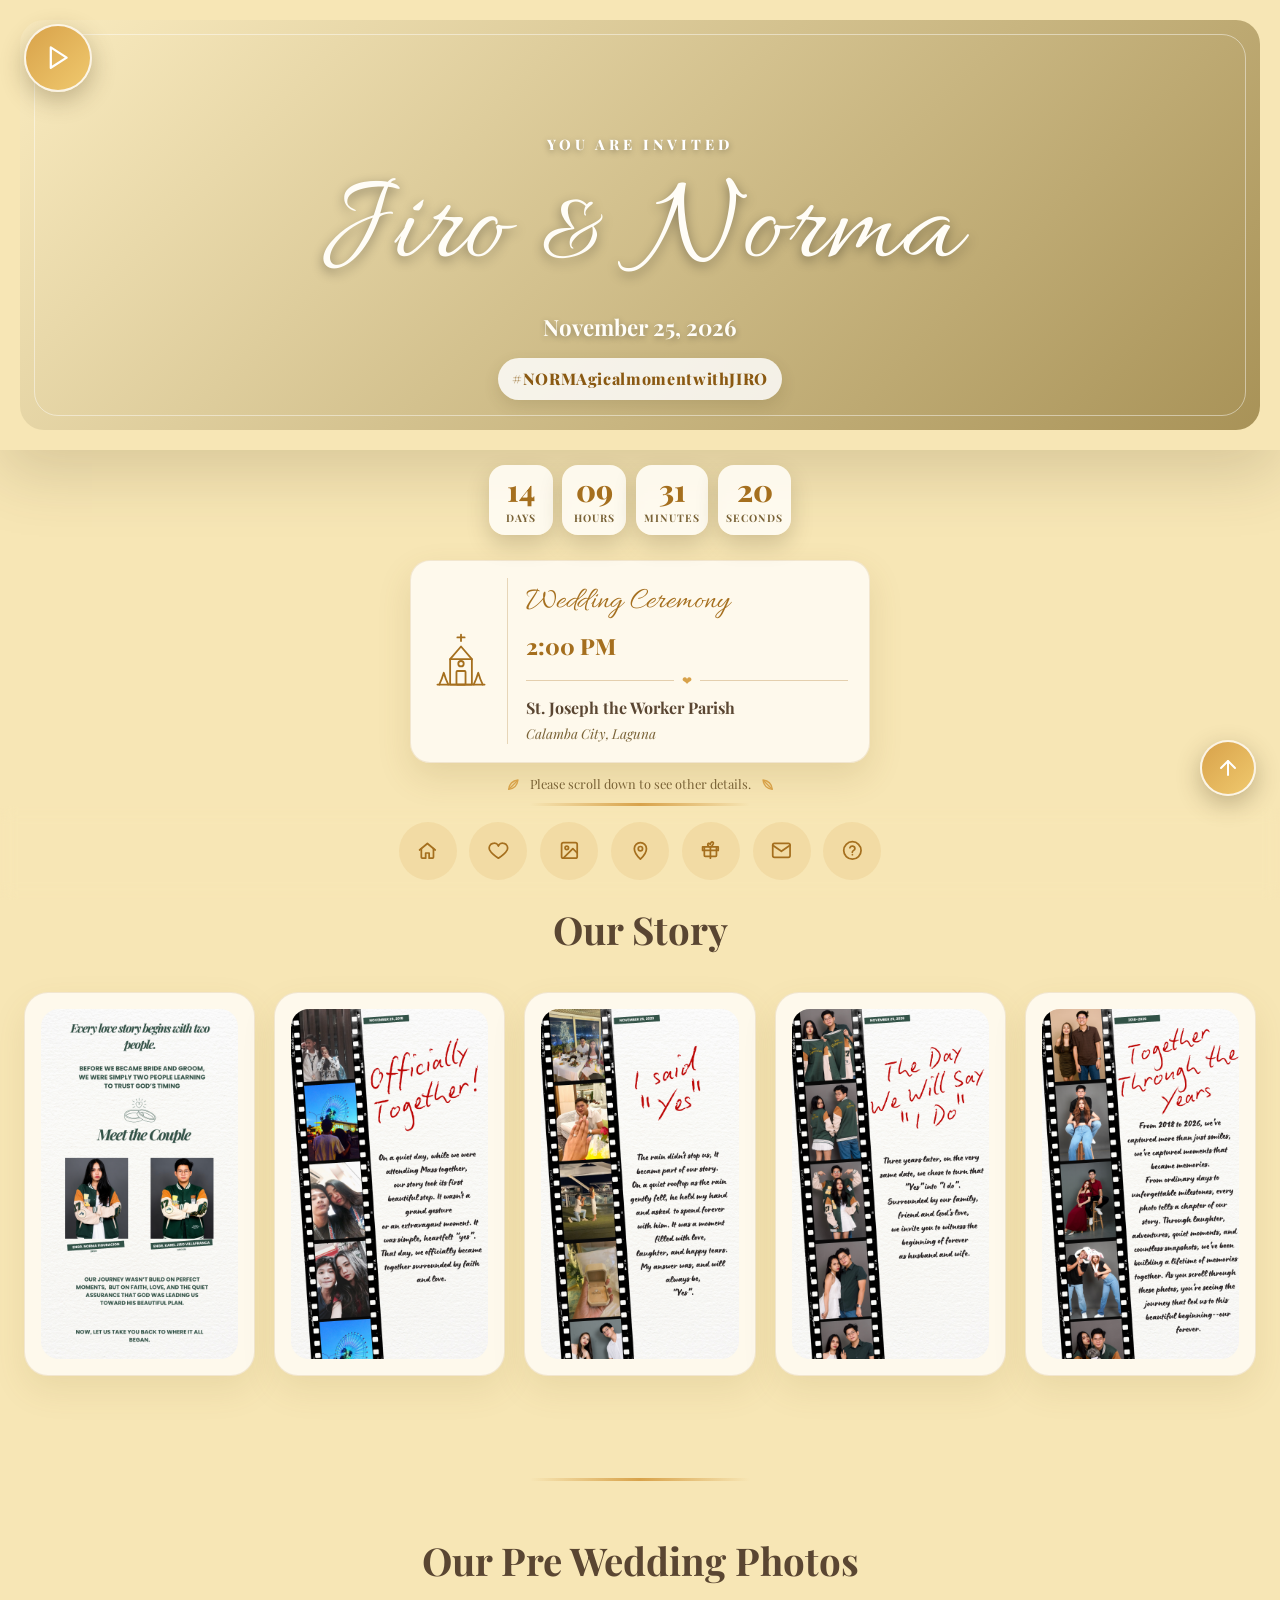
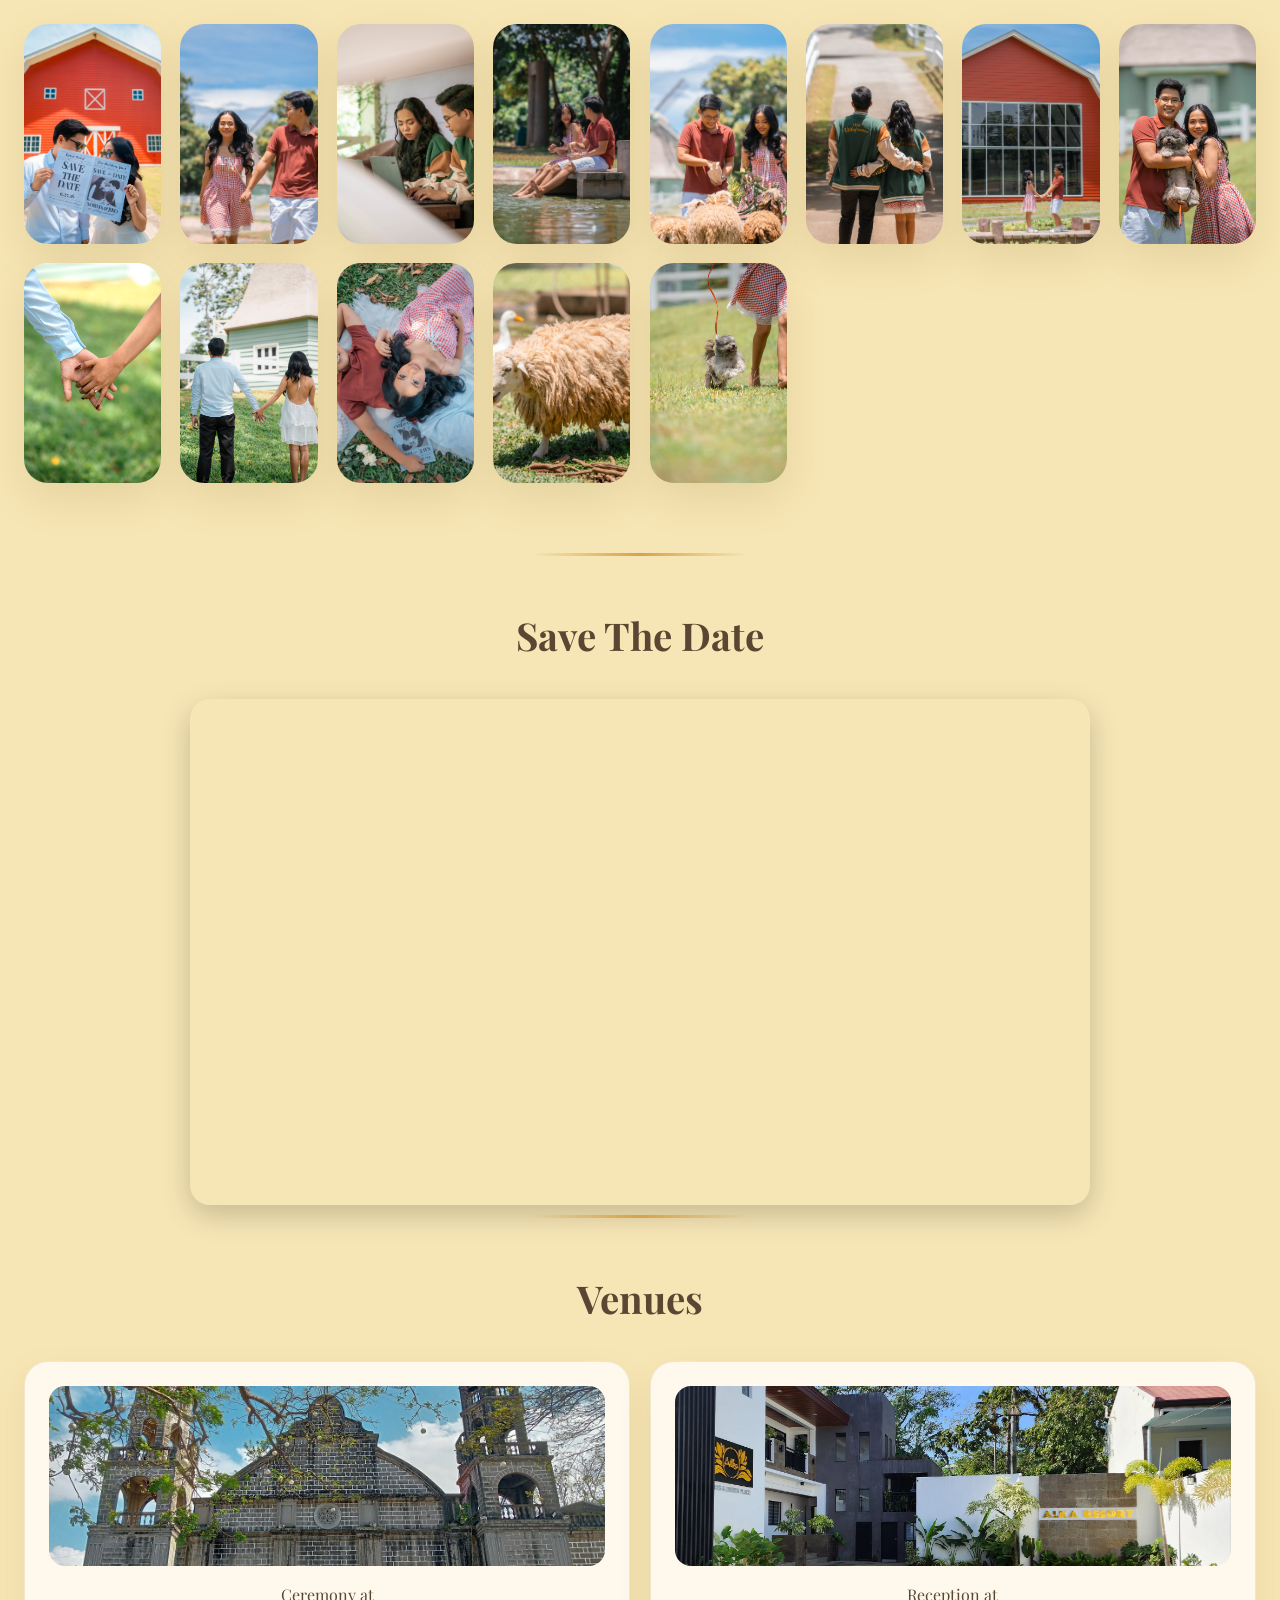
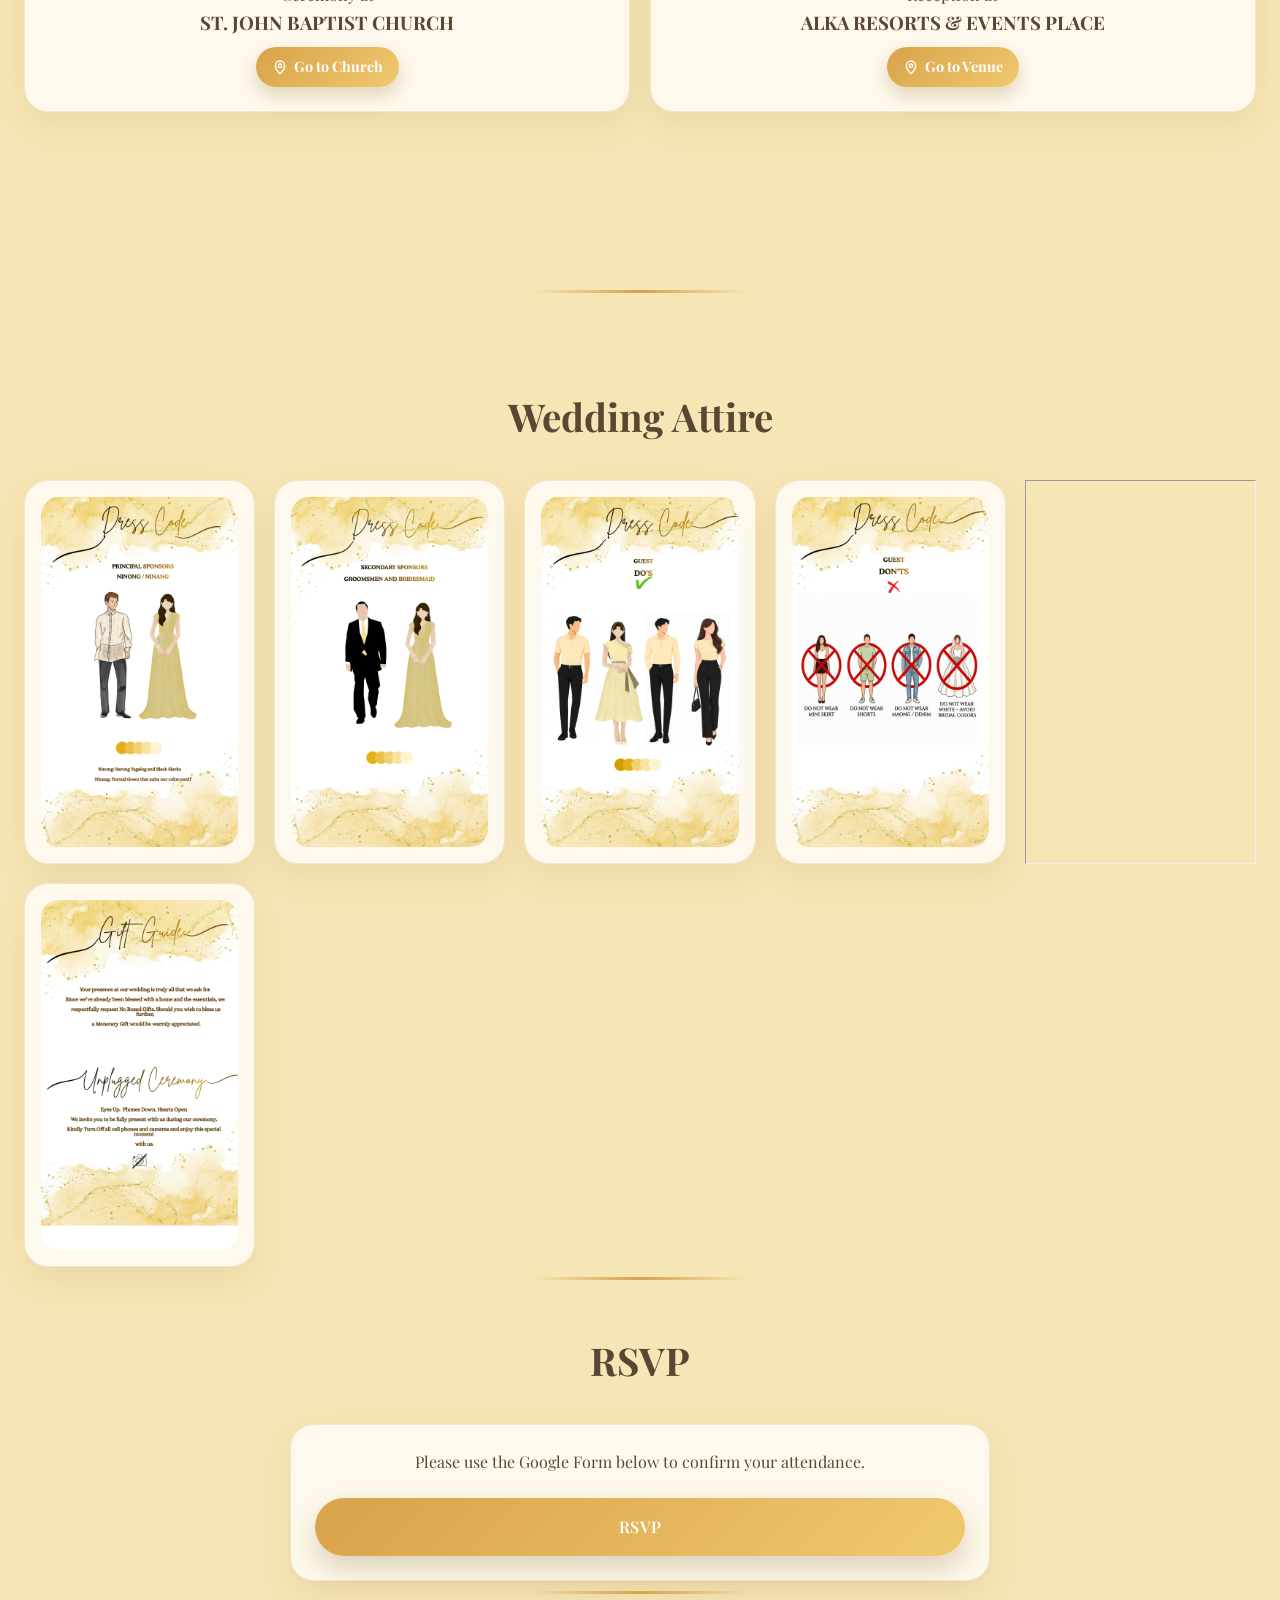
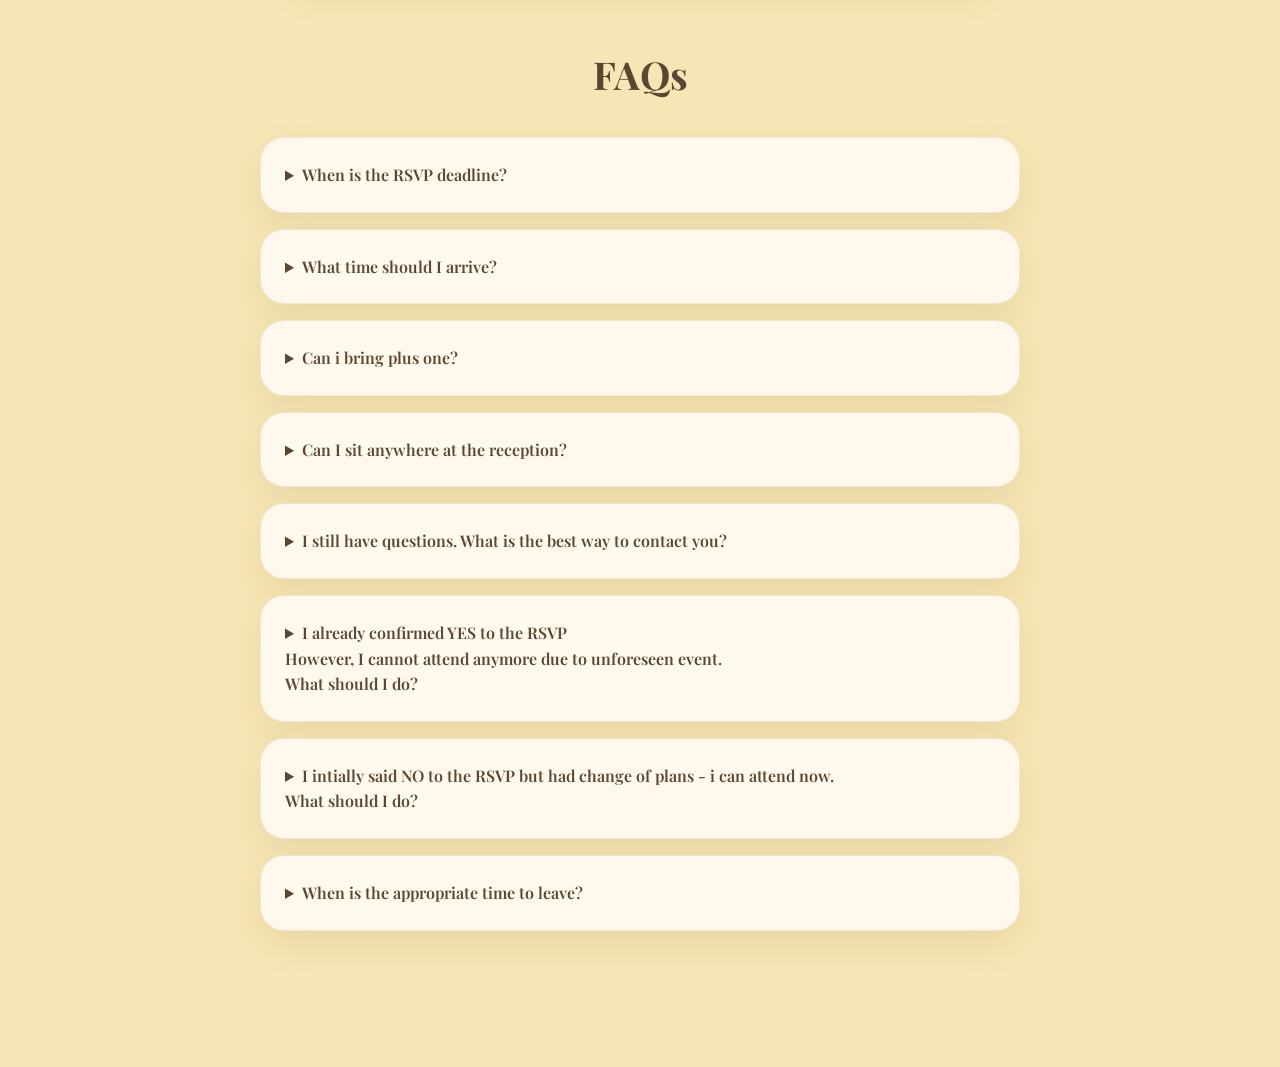
==== details.html @ a53e63ce "change font, update style" ====
<!DOCTYPE html>
<html lang="en">

<head>
    <meta charset="UTF-8" />
    <meta name="viewport" content="width=device-width, initial-scale=1.0" />
    <meta name="description" content="Wedding details for Jiro and Norma" />
    <meta name="referrer" content="strict-origin-when-cross-origin" />
    <title>Jiro & Norma | Wedding Invitation</title>
    <link rel="icon" href="pictures/save-the-date.PNG" type="image/png" />
    <link rel="preload" as="image" href="pictures/A1-Open-Invitation-Display/A1.jpg" />
    <link rel="preload" as="image" href="pictures/A2-How-we-met/1.png" />
    <link rel="preconnect" href="https://fonts.googleapis.com" />
    <link rel="preconnect" href="https://fonts.gstatic.com" crossorigin />
    <link
      href="https://fonts.googleapis.com/css2?family=Allura&family=Playfair+Display:ital,wght@0,400..900;1,400..900&display=swap"
      rel="stylesheet" />
    <link rel="stylesheet" href="styles.css" />
</head>

<body>
    <audio id="bgMusic" preload="auto" playsinline>
        <source src="./pictures/thousand-years.mp3" type="audio/mpeg">
    </audio>
    <main>
        <button id="musicToggle"><svg viewBox="0 0 24 24" fill="none" stroke="currentColor" stroke-width="2"
                stroke-linecap="round" stroke-linejoin="round">
                <path d="M4 9v6h4l5 5V4L8 9H4z" />
                <path d="M16.5 8.5a5 5 0 0 1 0 7" />
                <path d="M19 6a8 8 0 0 1 0 12" />
            </svg></button>
        <button id="scrollTopBtn" aria-label="Back to top"><svg viewBox="0 0 24 24" fill="none"
                stroke="currentColor" stroke-width="2" stroke-linecap="round" stroke-linejoin="round">
                <path d="M12 19V5" />
                <path d="m5 12 7-7 7 7" />
            </svg></button>
        <section id="home" class="home page-section active">
            <div class="hero section">
                <div class="hero-slideshow" aria-hidden="true"></div>
                <div class="hero-content">
                    <p class="hero-kicker">You are invited</p>
                    <h1>Jiro <span class="heart">&</span> Norma</h1>
                    <p class="hero-date">November 25, 2026</p>
                    <p class="hashtag">#NORMAgicalmomentwithJIRO</p>
                </div>
            </div>
            <div class="countdown-card" aria-label="Wedding countdown">
                <div class="countdown" id="countdown">
                    <div><span id="days">00</span><small>Days</small></div>
                    <div><span id="hours">00</span><small>Hours</small></div>
                    <div><span id="minutes">00</span><small>Minutes</small></div>
                    <div><span id="seconds">00</span><small>Seconds</small></div>
                </div>
            </div>
            <div class="ceremony-card" aria-label="Wedding ceremony details">
                <div class="ceremony-card-icon">
                    <svg viewBox="0 0 64 64" fill="none" stroke="currentColor" stroke-width="2"
                        stroke-linecap="round" stroke-linejoin="round">
                        <line x1="32" y1="3" x2="32" y2="10" />
                        <line x1="28" y1="6" x2="36" y2="6" />
                        <path d="M20 30 32 16 44 30" />
                        <path d="M20 58V30h24v28Z" />
                        <rect x="27" y="43" width="10" height="15" rx="1" />
                        <circle cx="32" cy="35" r="3" />
                        <path d="M8 58c3-6 5-13 5-13s2 7 5 13" />
                        <path d="M56 58c-3-6-5-13-5-13s-2 7-5 13" />
                        <line x1="6" y1="58" x2="58" y2="58" />
                    </svg>
                </div>
                <div class="ceremony-card-divider"></div>
                <div class="ceremony-card-info">
                    <p class="ceremony-card-label">Wedding Ceremony</p>
                    <p class="ceremony-card-time">2:00 PM</p>
                    <div class="ceremony-card-heart-row">
                        <hr class="ceremony-card-hr" />
                        <span class="ceremony-card-heart">&#10084;</span>
                        <hr class="ceremony-card-hr" />
                    </div>
                    <h3 class="ceremony-card-venue">St. Joseph the Worker Parish</h3>
                    <p class="ceremony-card-location">Calamba City, Laguna</p>
                </div>
            </div>
            <p class="ceremony-hint">
                <svg viewBox="0 0 24 24" fill="none" stroke="currentColor" stroke-width="2" stroke-linecap="round"
                    stroke-linejoin="round">
                    <path d="M4 20c8-1 13-6 14-14C10 7 5 12 4 20Z" />
                    <path d="M5 19 17 7" />
                </svg>
                Please scroll down to see other details.
                <svg viewBox="0 0 24 24" fill="none" stroke="currentColor" stroke-width="2" stroke-linecap="round"
                    stroke-linejoin="round" style="transform: scaleX(-1);">
                    <path d="M4 20c8-1 13-6 14-14C10 7 5 12 4 20Z" />
                    <path d="M5 19 17 7" />
                </svg>
            </p>
        </section>

        <section id="story" class="section story page-section">
            <div class="section-heading journey-heading">
                <h2>Our Story</h2>
            </div>
            <div class="timeline">
                <article class="timeline-item">
                    <img data-deferred-src="pictures/A2-How-we-met/1.png" alt="Our journey photo 1" loading="lazy" />
                </article>
                <article class="timeline-item">
                    <img data-deferred-src="pictures/A2-How-we-met/2.png" alt="Our journey photo 2" loading="lazy" />
                </article>
                <article class="timeline-item">
                    <img data-deferred-src="pictures/A2-How-we-met/3.png" alt="Our journey photo 3" loading="lazy" />
                </article>
                <article class="timeline-item">
                    <img data-deferred-src="pictures/A2-How-we-met/4.png" alt="Our journey photo 4" loading="lazy" />
                </article>
                <article class="timeline-item">
                    <img data-deferred-src="pictures/A2-How-we-met/5.png" alt="Our journey photo 5" loading="lazy" />
                </article>
            </div>
        </section>

        <section id="gallery" class="section gallery page-section">
            <div class="section-heading">
                <h2>Our Pre Wedding Photos</h2>
            </div>
            <div class="gallery-grid" id="gallery-grid"></div>
        </section>
        <section id="video" class="section video-section page-section" style=" min-height: 0  !important;">
            <div class="section-heading">
                <h2>Save The Date</h2>
            </div>

            <div class="video-container">
                <div id="stdVideoFrame" data-video-id="0PvSUzZuUPo"></div>
            </div>
        </section>
        <section id="details" class="section details page-section">
            <div class="section-heading">
                <h2>Venues</h2>
            </div>
            <div class="details-grid">
                <article class="detail-card">
                    <img data-deferred-src="pictures/saint-john-church.jpg" alt="Ceremony venue" loading="lazy" />
                    <p>Ceremony at</p>
                    <h3>ST. JOHN BAPTIST CHURCH</h3>
                    <p><a class="map-link" href="https://maps.app.goo.gl/bKAA8yiAiLRaQA897" target="_blank"
                            rel="noopener noreferrer"><svg viewBox="0 0 24 24" fill="none" stroke="currentColor"
                                stroke-width="2" stroke-linecap="round" stroke-linejoin="round" class="map-link-icon">
                                <path d="M12 22s7-6.5 7-12a7 7 0 1 0-14 0c0 5.5 7 12 7 12z" />
                                <circle cx="12" cy="10" r="2.5" />
                            </svg> Go to Church</a></p>
                </article>
                <article class="detail-card">
                    <img data-deferred-src="pictures/alka-resorts.jpg" alt="Reception venue" loading="lazy" />
                    <p>Reception at </p>
                    <h3>ALKA RESORTS & EVENTS PLACE</h3>
                    <p><a class="map-link" href="https://maps.app.goo.gl/5YDZP7eE2ABwokTF8" target="_blank"
                            rel="noopener noreferrer"><svg viewBox="0 0 24 24" fill="none" stroke="currentColor"
                                stroke-width="2" stroke-linecap="round" stroke-linejoin="round" class="map-link-icon">
                                <path d="M12 22s7-6.5 7-12a7 7 0 1 0-14 0c0 5.5 7 12 7 12z" />
                                <circle cx="12" cy="10" r="2.5" />
                            </svg> Go to Venue</a></p>
                </article>

            </div>
        </section>




        <section id="registry" class="section registry page-section">
            <div class="section-heading journey-heading">
                <h2>Wedding Attire</h2>
            </div>
            <div class="dress-code">
                <article class="dress-code-item">
                    <img data-deferred-src="pictures/Dress-code/1.png" alt="Dress code photo 1" loading="lazy" />
                </article>
                <article class="dress-code-item">
                    <img data-deferred-src="pictures/Dress-code/2.png" alt="Dress code photo 2" loading="lazy" />
                </article>
                <article class="dress-code-item">
                    <img data-deferred-src="pictures/Dress-code/3.png" alt="Dress code photo 3" loading="lazy" />
                </article>
                <article class="dress-code-item">
                    <img data-deferred-src="pictures/Dress-code/4.png" alt="Dress code photo 4" loading="lazy" />
                </article>
                <hr>
                <article class="dress-code-item">
                    <img data-deferred-src="pictures/Dress-code/5.png" alt="Dress code photo 5" loading="lazy" />
                </article>
            </div>
        </section>

        <section id="rsvp" class="section rsvp page-section" style="    min-height: 30vh !important;">
            <div class="section-heading">
                <h2>RSVP</h2>
            </div>
            <div class="registry-card">
                <p style="text-align: center;">Please use the Google Form below to confirm your attendance.</p>
                <p><a class="button primary" href="https://forms.gle/U5EeXLwh2Fc7oNsY9" target="_blank"
                        rel="noopener noreferrer"
                        style="display: flex; justify-content: center; align-content: center;">RSVP</a></p>
            </div>
        </section>
        <section id="faq" class="section faq page-section">
            <div class="section-heading">
                <h2>FAQs</h2>
            </div>
            <div class="faq-list">
                <details>
                    <summary>When is the RSVP deadline?</summary>
                    <p>The favor of a reply is requested on or before <b>October 25, 2026</b> so we can add you on our
                        final guest list</p>
                </details>
                <details>
                    <summary>What time should I arrive?</summary>
                    <p>Help us get the ceremony started as scheduled! We recommend guests to arrive 30mins before the
                        start of the ceremony to make sure everyone is seated on time and that is around 1:00-1:45pm.
                    </p>
                </details>
                <details>
                    <summary>Can i bring plus one?</summary>
                    <p>Our celebration is strictly RSVP only. We will only be able to accommodate those listed on our
                        wedding invitation.</p>
                </details>
                <details>
                    <summary>Can I sit anywhere at the reception?</summary>
                    <p>No. We have a designated seating arrangement which is meant for everyone's convenience.</p>
                </details>
                <details>
                    <summary>I still have questions. What is the best way to contact you?</summary>
                    <p>You may reach out us via our social media accounts (Facebook, instagram) or you may text/call us
                        at these number:<br> 09397374871 <br> jiro.villafranca@gmail.com <br>
                        https://web.facebook.com/krljrcvllfrnc</p>
                </details>
                <details>
                    <summary>I already confirmed YES to the RSVP<br>However, I cannot attend anymore due to unforeseen
                        event.<br>What should I do?</summary>
                    <p>It would be sad for us that you can no longer attend our wedding event as we have specifically
                        invited those who are close to our hearts. However, we understand that there may be such
                        circumstances. We ask that please do let us know as soon as possible so we can still give your
                        alloted seat to other guest.</p>
                </details>

                <details>
                    <summary>I intially said NO to the RSVP but had change of plans - i can attend now. <br>What should
                        I do?</summary>
                    <p>Please let us know as soon as possible. <br> Having said that, please understand that we may have
                        reallocated your seat/s to another guest.<br>
                        Therefore, we cannot guarantee the same number of seats or one at all</p>
                </details>
                <details>
                    <summary>When is the appropriate time to leave?</summary>
                    <p>The program is estimated to last until 9:00pm. <br> If you must leave early, we'd love to
                        personally thank you and bid goodbye before you go, perhaps not until our Same Day Edit video is
                        played.</p>
                </details>

            </div>
        </section>

    </main>

    <footer class="site-footer">
        <nav class="site-nav">
            <a href="index.html" class="nav-button" aria-label="Home">
                <span class="nav-icon">
                    <svg viewBox="0 0 24 24" fill="none" stroke="currentColor" stroke-width="2" stroke-linecap="round"
                        stroke-linejoin="round">
                        <path d="M3 11.5 12 4l9 7.5" />
                        <path d="M5 10v10a1 1 0 0 0 1 1h4v-6h4v6h4a1 1 0 0 0 1-1V10" />
                    </svg>
                </span>
            </a>
            <!--Home-->
            <a href="#story" class="nav-button" aria-label="Our Story">
                <span class="nav-icon">
                    <svg viewBox="0 0 24 24" fill="none" stroke="currentColor" stroke-width="2" stroke-linecap="round"
                        stroke-linejoin="round">
                        <path
                            d="M12 21s-7.5-4.7-10-9.3C.5 8.4 2 4.8 5.6 4a5 5 0 0 1 6.4 3 5 5 0 0 1 6.4-3c3.6.8 5.1 4.4 3.6 7.7C19.5 16.3 12 21 12 21z" />
                    </svg>
                </span>
            </a>
            <!--Our Story-->
            <a href="#gallery" class="nav-button" aria-label="Gallery">
                <span class="nav-icon">
                    <svg viewBox="0 0 24 24" fill="none" stroke="currentColor" stroke-width="2" stroke-linecap="round"
                        stroke-linejoin="round">
                        <rect x="3" y="3" width="18" height="18" rx="2" />
                        <circle cx="9" cy="9" r="2" />
                        <path d="m21 15-5-5L5 21" />
                    </svg>
                </span>
            </a>
            <!--Gallery Pictures-->
            <a href="#details" class="nav-button" aria-label="Details">
                <span class="nav-icon">
                    <svg viewBox="0 0 24 24" fill="none" stroke="currentColor" stroke-width="2" stroke-linecap="round"
                        stroke-linejoin="round">
                        <path d="M12 22s7-6.5 7-12a7 7 0 1 0-14 0c0 5.5 7 12 7 12z" />
                        <circle cx="12" cy="10" r="2.5" />
                    </svg>
                </span>
            </a>
            <!--Location-->
            <a href="#registry" class="nav-button" aria-label="Registry">
                <span class="nav-icon">
                    <svg viewBox="0 0 24 24" fill="none" stroke="currentColor" stroke-width="2" stroke-linecap="round"
                        stroke-linejoin="round">
                        <rect x="3" y="8" width="18" height="4" />
                        <path d="M12 8v13M5 8v10a1 1 0 0 0 1 1h12a1 1 0 0 0 1-1V8" />
                        <path d="M12 8c-1.5 0-3-1-3-2.5S10 3 12 5c0-2 1.5-3.5 3-2.5S13.5 8 12 8Z" />
                    </svg>
                </span>
            </a>
            <!--Wedding Details-->
            <a href="https://forms.gle/U5EeXLwh2Fc7oNsY9" class="nav-button" aria-label="RSVP" target="_blank"
                rel="noopener noreferrer">
                <span class="nav-icon">
                    <svg viewBox="0 0 24 24" fill="none" stroke="currentColor" stroke-width="2" stroke-linecap="round"
                        stroke-linejoin="round">
                        <rect x="2" y="4" width="20" height="16" rx="2" />
                        <path d="m2 6 10 7 10-7" />
                    </svg>
                </span>
            </a><!--RSVP-->
            <a href="#faq" class="nav-button" aria-label="FAQ">
                <span class="nav-icon">
                    <svg viewBox="0 0 24 24" fill="none" stroke="currentColor" stroke-width="2" stroke-linecap="round"
                        stroke-linejoin="round">
                        <circle cx="12" cy="12" r="10" />
                        <path d="M9.1 9a3 3 0 0 1 5.8 1c0 2-3 2-3 4" />
                        <path d="M12 17h.01" />
                    </svg>
                </span>
            </a> <!--FAQs-->
        </nav>
    </footer>

    <div class="lightbox" id="lightbox" aria-hidden="true">
        <button class="lightbox-close" id="lightbox-close" aria-label="Close preview">×</button>
        <img id="lightbox-image" src="" alt="Full-size wedding photo" />
    </div>
    <script>
        const bgMusic = document.getElementById("bgMusic");

        bgMusic.load();

        window.addEventListener("load", async () => {
            try {
                await bgMusic.play();
                console.log("Music started automatically.");
            } catch (error) {
                console.log("Autoplay blocked. Waiting for user interaction.");
            }
        });
    </script>
    <script src="script.js"></script>
</body>

</html>
---- styles.css ----
:root {
  --bg: #fff7df;
  --bg-2: #f6e8c8;
  --text: #5a4632;
  --muted: #7a6337;
  --accent: #d8a24a;
  --accent-dark: #a56f1e;
  --border: rgba(90, 70, 50, 0.16);
  --shadow: 0 16px 42px rgba(120, 95, 30, 0.14);
  --card: rgba(255, 252, 244, 0.88);
  --font-serif: "Playfair Display", "Segoe UI", Tahoma, Geneva, Verdana, serif;
  --font-script: "Allura", cursive;
}

h1,
h2,
h3 {
  font-family: var(--font-serif);
  font-weight: 700;
}

* {
  box-sizing: border-box;
  margin: 0;
  padding: 0;
}

html {
  scroll-behavior: smooth;
  height: 100%;
}

body {
  font-family: var(--font-serif);
  line-height: 1.6;
  color: var(--text);
  background: #f7e6b5;
  min-height: 100%;
  overflow-x: hidden;
  overflow-y: auto;
}

main {
  padding: 0;
}

.hero-content .hashtag {
  display: inline-block;
  margin-top: 0;
  padding: 0.5rem 0.9rem;
  border-radius: 999px;
  background: rgba(255, 255, 255, 0.82);
  color: #8a5912;
  font-weight: 800;
  letter-spacing: 0.04em;
  box-shadow: 0 6px 16px rgba(77, 62, 31, 0.14);
}

img {
  max-width: 100%;
  height: auto;
  display: block;
}

a {
  color: inherit;
  text-decoration: none;
}

.site-footer {
  position: sticky;
  bottom: 0;
  z-index: 30;
  margin: 2rem 0 0;
  padding: 1rem 1.25rem 1.25rem;
  display: flex;
  justify-content: center;
  align-items: center;
  backdrop-filter: blur(8px);
}

.site-nav {
  display: flex;
  gap: clamp(0.25rem, 2vw, 0.8rem);
  flex-wrap: nowrap;
  justify-content: center;
  align-items: center;
  width: 100%;
}

.nav-button {
  display: inline-flex;
  align-items: center;
  justify-content: center;
  width: clamp(30px, 11vw, 58px);
  height: clamp(30px, 11vw, 58px);
  border-radius: 50%;
  background: rgba(216, 162, 74, 0.16);
  color: var(--accent-dark);
  transition: transform 0.2s ease, background 0.2s ease, color 0.2s ease;
}

.nav-button:hover {
  transform: translateY(-2px);
  background: rgba(216, 162, 74, 0.28);
  color: var(--accent-dark);
}

.nav-icon {
  display: flex;
}

.nav-icon svg {
  width: 1.3rem;
  height: 1.3rem;
}

.section {
  min-height: 75vh;
  padding: 10px min(1.5rem, 3vw);
  max-width: 1350px;
  width: 100%;
  margin: 0 auto;
  display: flex;
  flex-direction: column;
  justify-content: center;
}

.page-section {
  display: block;
}

.page-section:not(:first-of-type) {
  position: relative;
  padding-top: 3rem;
  opacity: 0;
  transform: translateY(28px);
  transition: opacity 0.7s ease, transform 0.7s ease;
}

.page-section.is-revealed {
  opacity: 1;
  transform: translateY(0);
}

.page-section:not(:first-of-type)::before {
  content: "";
  position: absolute;
  top: 0;
  left: 50%;
  transform: translateX(-50%);
  width: min(220px, 60%);
  height: 3px;
  border-radius: 999px;
  background: linear-gradient(90deg, transparent, var(--accent), transparent);
}

.hero {
  --hero-frame-inset: clamp(24px, 4vw, 34px);
  display: none;
  min-height: 72vh;
  padding: 0;
  background: #f7e6b5;
  
  position: relative;
  overflow: hidden;
  box-shadow: 0 24px 60px rgba(77, 62, 31, 0.18);
}

.hero::before {
  content: "";
  position: absolute;
  inset: 20px;
  border-radius: 24px;
  background: linear-gradient(135deg, rgba(255, 245, 211, 0.35), rgba(120, 95, 30, 0.62));
  pointer-events: none;
  z-index: 1;
}

.hero-slideshow {
  position: absolute;
  inset: 20px;
  overflow: hidden;
  border-radius: 24px;
  z-index: 0;
}

.hero-slide {
  position: absolute;
  inset: 0;
  width: 100%;
  height: 100%;
  object-fit: cover;
  object-position: center;
  opacity: 0;
  transition: opacity 1.2s ease;
}

.hero-slide.active {
  opacity: 1;
}

.hero-content {
  position: relative;
  z-index: 2;
  display: flex;
  flex-direction: column;
  align-items: center;
  justify-content: flex-end;
  box-sizing: border-box;
  width: auto;
  margin: var(--hero-frame-inset);
  padding: 1rem;
  gap: clamp(0.35rem, 1.5vh, 0.8rem);
  text-align: center;
  min-height: 0;
}

.hero-content p,
.hero h1 {
  margin: 0;
}

.hero::after {
  content: "";
  position: absolute;
  inset: var(--hero-frame-inset);
  border: 1px solid rgba(255, 255, 255, 0.45);
  border-radius: 24px;
  pointer-events: none;
  z-index: 3;
  margin: 0;
}

.landing-page {
  height: 100vh;
  height: 100dvh;
  min-height: 100vh;
  min-height: 100dvh;
  max-width: none;
  width: 100%;
  padding: 0;
  margin: 0;
  background-image: url("pictures/landing-page-picture.png");
  background-size: cover;
  background-position: center center;
  background-repeat: no-repeat;
  background-color: #f7efe2;
  border-radius: 0;
  position: relative;
  overflow: hidden;
  box-shadow: none;
}

.landing-overlay {
  height: 100%;
  display: flex;
  align-items: flex-end;
  justify-content: center;
  padding: 1rem 1rem calc(2rem + env(safe-area-inset-bottom, 0px));
  position: relative;
  z-index: 1;
}

.landing-button {
  display: inline-block;
  padding: 0.8rem 1.4rem;
  border-radius: 999px;
  background: #f3e9b9;
  color: var(--accent-dark);
  font-weight: 700;
  text-decoration: none;
  white-space: nowrap;
  box-shadow: 0 8px 20px rgba(77, 62, 31, 0.22);
  opacity: 0;
  animation: landing-button-in 0.7s ease 0.15s forwards,
    landing-button-pulse 2.2s ease-in-out 0.85s infinite;
}

@keyframes landing-button-in {
  from {
    opacity: 0;
    transform: translateY(16px) scale(0.94);
  }
  to {
    opacity: 1;
    transform: translateY(0) scale(1);
  }
}

@keyframes landing-button-pulse {
  0%,
  100% {
    box-shadow: 0 8px 20px rgba(77, 62, 31, 0.22);
  }
  50% {
    box-shadow: 0 8px 26px rgba(77, 62, 31, 0.4), 0 0 0 6px rgba(243, 233, 185, 0.35);
  }
}

.hero-kicker,
.eyebrow,
.countdown-label {
  letter-spacing: 0.25rem;
  text-transform: uppercase;
  color: #ffffff;
  font-weight: 800;
  font-size: 0.9rem;
  text-shadow: 0 2px 6px rgba(0, 0, 0, 0.35);
}

.hero h1 {
  font-family: var(--font-script);
  font-weight: 400;
  font-size: clamp(4.2rem, 10vw, 8rem);
  line-height: 1;
  letter-spacing: 0.05rem;
  color: #fffdf7;
  text-shadow: 0 4px 12px rgba(0, 0, 0, 0.38);
}

.hero h1 span {
  display: inline-block;
  margin: 0 0.2rem;
  font-size: 0.75em;
}

.hero-subtitle,
.hero-date,
.hero-time,
.hero-venue {
  font-size: 1.15rem;
  color: #fffdf7;
  text-shadow: 0 2px 6px rgba(0, 0, 0, 0.3);
}

.hero-story-preview {
  margin: 1.2rem 0 1rem;
  padding: 1rem 1.1rem;
  border-radius: 20px;
  background: rgba(255, 250, 240, 0.84);
  border: 1px solid rgba(165, 111, 30, 0.18);
  box-shadow: 0 10px 24px rgba(77, 62, 31, 0.16);
}

.hero-story-title {
  font-size: 0.95rem;
  font-weight: 800;
  letter-spacing: 0.2rem;
  text-transform: uppercase;
  color: var(--accent-dark);
  margin-bottom: 0.35rem;
}

.hero-story-preview p {
  color: var(--text);
}

.hero-story-tags {
  display: flex;
  flex-wrap: wrap;
  gap: 0.5rem;
  margin-top: 0.8rem;
}

.hero-story-tags span {
  display: inline-block;
  padding: 0.35rem 0.65rem;
  border-radius: 999px;
  background: rgba(216, 162, 74, 0.16);
  color: var(--accent-dark);
  font-size: 0.85rem;
  font-weight: 700;
}

.hero-date,
.hero-time {
  font-size: 1.4rem;
  font-weight: 700;
  color: #fffdf7;
}

.hero-venue {
  font-size: 1.1rem;
  margin-bottom: 1.2rem;
  font-weight: 600;
}

.heart {
  display: inline-block;
  margin: 0 0.2rem;
  font-size: 0.8em;
}

.button {
  display: inline-block;
  margin-top: 1.5rem;
  padding: 0.9rem 1.4rem;
  border-radius: 999px;
  border: none;
  cursor: pointer;
  font-weight: 600;
  transition: transform 0.2s ease, box-shadow 0.2s ease;
}

.button:hover {
  transform: translateY(-2px);
}

.button.secondary {
  background: rgba(255, 255, 255, 0.9);
  color: var(--accent-dark);
  box-shadow: 0 12px 28px rgba(120, 95, 30, 0.2);
}

.button.primary {
  background: linear-gradient(135deg, var(--accent), #f0c96e);
  color: #fff;
  box-shadow: 0 12px 28px rgba(120, 95, 30, 0.26);
  font-size: 1rem;
  letter-spacing: 0.04em;
  padding: 1rem 1.6rem;
  animation: rsvp-pulse 2.4s ease-in-out infinite;
}

.button.primary:hover {
  animation-play-state: paused;
}

@keyframes rsvp-pulse {
  0%, 55%, 100% {
    transform: scale(1);
    box-shadow: 0 12px 28px rgba(120, 95, 30, 0.26);
  }
  28% {
    transform: scale(1.06);
    box-shadow: 0 16px 36px rgba(120, 95, 30, 0.45);
  }
}

@media (prefers-reduced-motion: reduce) {
  .button.primary {
    animation: none;
  }
}

.countdown-card {
  width: fit-content;
  margin: 0 auto;
  background: transparent;
  backdrop-filter: none;
  border: 0;
  border-radius: 0;
  padding: 5px;
  box-shadow: none;
  position: relative;
  z-index: 1;
}

.home-countdown {
  display: none;
  justify-content: center;
  padding: 2rem 1rem;
  background: #f7e6b5;
}

#home.active + .home-countdown {
  display: flex;
}

.home-countdown .countdown-card {
  width: min(100%, 460px);
  padding: 1rem;
  border-radius: 18px;
}

.home-countdown .countdown {
  gap: 0.5rem;
  margin-top: 0.6rem;
}

.home-countdown .countdown div {
  padding: 0.45rem;
  border-radius: 12px;
}

.home-countdown .countdown span {
  font-size: 1.35rem;
}

.countdown {
  display: grid;
  grid-template-columns: repeat(4, auto);
  justify-content: center;
  gap: 0.6rem;
  margin-top: 0;
}

.countdown div {
  text-align: center;
  min-width: 64px;
  border-radius: 16px;
  background: rgba(255, 252, 244, 0.92);
  padding: 0.6rem 0.5rem 0.5rem;
  box-shadow: 0 10px 22px rgba(77, 62, 31, 0.22);
}

.countdown span {
  display: block;
  font-size: 1.9rem;
  font-weight: 800;
  line-height: 1;
  color: var(--accent-dark);
}

.countdown small {
  display: block;
  margin-top: 0.3rem;
  font-size: 0.65rem;
  font-weight: 700;
  letter-spacing: 0.1em;
  text-transform: uppercase;
  color: var(--muted);
}

.ceremony-card {
  display: flex;
  align-items: center;
  gap: 1.1rem;
  width: min(100%, 460px);
  margin: 0.6rem auto 0;
  padding: 1.1rem 1.3rem;
  background: var(--card);
  border: 1px solid rgba(165, 111, 30, 0.14);
  border-radius: 20px;
  box-shadow: 0 14px 34px rgba(120, 95, 30, 0.14);
}

.ceremony-card-icon {
  flex: 0 0 auto;
  width: 58px;
  height: 58px;
  color: var(--accent-dark);
}

.ceremony-card-icon svg {
  width: 100%;
  height: 100%;
}

.ceremony-card-divider {
  align-self: stretch;
  width: 1px;
  background: rgba(165, 111, 30, 0.25);
}

.ceremony-card-info {
  flex: 1;
  text-align: left;
}

.ceremony-card-label {
  font-family: var(--font-script);
  font-size: 1.9rem;
  font-weight: 400;
  color: var(--accent-dark);
}

.ceremony-card-time {
  font-size: 1.4rem;
  font-weight: 800;
  color: var(--accent-dark);
  margin-top: 0.15rem;
}

.ceremony-card-heart-row {
  display: flex;
  align-items: center;
  gap: 0.5rem;
  margin: 0.35rem 0;
}

.ceremony-card-hr {
  flex: 1;
  height: 1px;
  margin: 0;
  border: 0;
  background: rgba(165, 111, 30, 0.3);
}

.ceremony-card-heart {
  flex: 0 0 auto;
  color: var(--accent);
  font-size: 0.75rem;
}

.ceremony-card-venue {
  font-size: 1rem;
  font-weight: 700;
  color: var(--text);
  margin-top: 0.15rem;
}

.ceremony-card-location {
  font-size: 0.85rem;
  font-style: italic;
  color: var(--muted);
  margin-top: 0.1rem;
}

.ceremony-hint {
  display: flex;
  align-items: center;
  justify-content: center;
  gap: 0.5rem;
  width: min(100%, 460px);
  margin: 0.7rem auto 0;
  padding-bottom: 0.5rem;
  text-align: center;
  font-size: 0.8rem;
  color: var(--muted);
}

.ceremony-hint svg {
  flex: 0 0 auto;
  width: 16px;
  height: 16px;
  color: var(--accent);
}

.section-heading {
  text-align: center;
  margin-bottom: 2rem;
}

.journey-heading {
  margin-top: 3rem;
}

.section-heading h2 {
  font-size: clamp(1.8rem, 3vw, 2.5rem);
  margin-top: 0.3rem;
}

.story-grid,
.details-grid,
.gallery-grid {
  display: grid;
  gap: 1.2rem;
  grid-template-columns: repeat(auto-fit, minmax(220px, 1fr));
}

.story-grid {
  grid-template-columns: repeat(3, 1fr);
}

.story-card,
.detail-card,
.registry-card,
.contact-card,
.rsvp-form,
.faq-list details {
  background: var(--card);
  border: 1px solid rgba(165, 111, 30, 0.14);
  border-radius: 24px;
  padding: 1.5rem;
  box-shadow: 0 14px 34px rgba(120, 95, 30, 0.1);
}

.detail-card {
  text-align: center;
}

.detail-card img {
  width: 100%;
  height: 180px;
  object-fit: cover;
  border-radius: 16px;
  margin-bottom: 1rem;
}

.map-link {
  display: inline-flex;
  align-items: center;
  gap: 0.4rem;
  margin-top: 0.6rem;
  padding: 0.5rem 1rem;
  border-radius: 999px;
  background: linear-gradient(135deg, var(--accent), #f0c96e);
  color: #fff;
  font-weight: 700;
  font-size: 0.9rem;
  box-shadow: 0 8px 18px rgba(120, 95, 30, 0.24);
  transition: transform 0.2s ease, box-shadow 0.2s ease;
  animation: map-link-pulse 2.4s ease-in-out infinite;
}

.map-link:hover {
  transform: translateY(-2px);
  box-shadow: 0 12px 24px rgba(120, 95, 30, 0.32);
  animation-play-state: paused;
}

@keyframes map-link-pulse {
  0%, 55%, 100% {
    transform: scale(1);
    box-shadow: 0 8px 18px rgba(120, 95, 30, 0.24);
  }
  28% {
    transform: scale(1.07);
    box-shadow: 0 12px 26px rgba(120, 95, 30, 0.42);
  }
}

@media (prefers-reduced-motion: reduce) {
  .map-link {
    animation: none;
  }
}

.map-link-icon {
  width: 1rem;
  height: 1rem;
  flex-shrink: 0;
}

.details-grid {
  grid-template-columns: repeat(2, 1fr);
}

.timeline {
  display: grid;
  gap: 1.2rem;
  grid-template-columns: repeat(5, minmax(0, 1fr));
}

.timeline-item {
  display: flex;
  flex-direction: column;
  gap: 1rem;
  background: var(--card);
  border: 1px solid rgba(165, 111, 30, 0.14);
  border-radius: 24px;
  padding: 1rem;
  box-shadow: 0 14px 34px rgba(120, 95, 30, 0.1);
  overflow: hidden;
}

.timeline-item img {
  width: 100%;
  height: auto;
  border-radius: 18px;
}

.timeline-item h3 {
  margin-bottom: 0.2rem;
  color: var(--accent-dark);
  font-size: 1.25rem;
}

.timeline-item p {
  font-size: 1rem;
}

.gallery-grid {
  grid-template-columns: repeat(8, minmax(0, 1fr));
}

.gallery-card {
  height: 220px;
  border-radius: 24px;
  overflow: hidden;
  box-shadow: var(--shadow);
  display: flex;
  align-items: center;
  justify-content: center;
  background: #f3e9b9;
}

.gallery-card {
  cursor: pointer;
  transition: transform 0.2s ease, box-shadow 0.2s ease;
}

.gallery-card:hover {
  transform: translateY(-4px);
  box-shadow: 0 22px 40px rgba(120, 95, 30, 0.2);
}

.gallery-card img {
  width: 100%;
  height: 100%;
  object-fit: cover;
  object-position: center;
  display: block;
}

.lightbox {
  position: fixed;
  inset: 0;
  background: rgba(35, 25, 10, 0.9);
  display: none;
  align-items: center;
  justify-content: center;
  z-index: 1000;
  padding: 1.5rem;
}

.lightbox.active {
  display: flex;
}

.lightbox img {
  max-width: 100%;
  max-height: 90vh;
  border-radius: 20px;
  box-shadow: 0 20px 45px rgba(0, 0, 0, 0.35);
}

.lightbox-close {
  position: absolute;
  top: 1.2rem;
  right: 1.2rem;
  background: rgba(255, 255, 255, 0.9);
  border: none;
  width: 42px;
  height: 42px;
  border-radius: 50%;
  font-size: 1.4rem;
  cursor: pointer;
}

.rsvp-form {
  display: grid;
  gap: 0.9rem;
  max-width: 640px;
  margin: 0 auto;
}

.rsvp-form input,
.rsvp-form select,
.rsvp-form textarea {
  width: 100%;
  border: 1px solid var(--border);
  border-radius: 14px;
  padding: 0.9rem 1rem;
  font: inherit;
  color: var(--text);
  background: #fff;
}

.form-message {
  min-height: 1.2rem;
  color: var(--accent-dark);
  font-weight: 600;
}

.registry-card {
  max-width: 700px;
  margin: 0 auto;
}

.registry-card ul {
  margin-top: 0.9rem;
  padding-left: 1.2rem;
}

.faq-list {
  display: grid;
  gap: 1rem;
  max-width: 760px;
  margin: 0 auto;
}

.faq-list summary {
  cursor: pointer;
  font-weight: 600;
}

.faq-list p {
  margin-top: 0.5rem;
  color: var(--muted);
}

.contact-card {
  max-width: 520px;
  margin: 0 auto;
  text-align: center;
}

@media (max-width: 1024px) {
  .hero {
    grid-template-columns: 1fr;
    min-height: auto;
  }

  .story-grid {
    grid-template-columns: repeat(2, minmax(0, 1fr));
  }

  .gallery-grid {
    grid-template-columns: repeat(3, minmax(0, 1fr));
  }

  .timeline {
    grid-template-columns: 1fr;
  }
}

@media (max-width: 768px) {
  .landing-page {
    height: 100vh;
    height: 100svh;
    height: 100dvh;
    min-height: 100vh;
    min-height: 100svh;
    min-height: 100dvh;
    padding: 0;
    background-image: url("pictures/landing-page-picture2.png");
    background-color: #f7efe2;
    background-size: contain;
    background-repeat: no-repeat;
  }

  .landing-page::before,
  .landing-page::after {
    content: "";
    position: absolute;
    left: 0;
    right: 0;
    height: 12vh;
    background-image: url("pictures/save-the-date.PNG");
    background-size: 90px auto;
    background-repeat: repeat;
    background-position: center;
    pointer-events: none;
    z-index: 0;
  }

  .landing-page::before {
    top: 0;
  }

  .landing-page::after {
    bottom: 0;
  }

  .landing-page.section {
    padding: 0;
    background-size: 100% 100%;
  }

  .landing-page::before,
  .landing-page::after {
    display: none;
  }

  .site-footer {
    padding: 0.8rem 0.75rem 1.25rem;
  }

  .section {
    padding: 4rem 1rem;
  }

  .story-grid,
  .details-grid {
    grid-template-columns: 1fr;
  }

  .gallery-grid {
    grid-template-columns: repeat(2, minmax(0, 1fr));
  }
}

@media (max-width: 560px) {
  .site-footer {
    padding: 0.6rem 0.4rem 1rem;
  }

  .hero {
    border-radius: 24px;
  }

  .hero h1 {
    font-size: clamp(3.2rem, 14vw, 4.4rem);
  }

  .countdown {
    grid-template-columns: repeat(4, 1fr);
  }

  .gallery-grid {
    grid-template-columns: 1fr;
  }
}

#home {
  display: flex;
  flex-direction: column;
  min-height: calc(100svh - 150px);
  padding: 0;
  padding-bottom: 0;
}

#home .hero {
  display: grid;
  flex: 1;
  min-height: 50svh;
  width: 100%;
}

#home > .countdown-card {
  flex: 0 0 auto;
  min-height: 100px;
  display: flex;
  align-items: center;
  padding: 0.25rem 1rem;
}

#home > .ceremony-card,
#home > .ceremony-hint {
  flex: 0 0 auto;
}

.home-countdown {
  height: 10svh;
  min-height:10svh;
  padding: 0.5rem 1rem;
}

.video-container{
    max-width:900px;
    margin:auto;
    border-radius:20px;
    overflow:hidden;
    box-shadow:0 10px 30px rgba(0,0,0,.2);
}

#musicToggle {
  position: fixed;
  top: 1.5rem;
  left: 1.5rem;
  z-index: 1000;
  display: grid;
  width: 68px;
  height: 68px;
  place-items: center;
  border: 2px solid rgba(255, 255, 255, 0.85);
  border-radius: 50%;
  background: linear-gradient(135deg, var(--accent), #f0c96e);
  box-shadow: 0 8px 24px rgba(77, 62, 31, 0.32);
  color: #fff;
  cursor: pointer;
  transition: transform 0.2s ease, box-shadow 0.2s ease;
}

#musicToggle svg {
  width: 1.7rem;
  height: 1.7rem;
}

#musicToggle:hover {
  transform: translateY(-3px) scale(1.04);
  box-shadow: 0 12px 28px rgba(77, 62, 31, 0.4);
}

#musicToggle:focus-visible {
  outline: 3px solid #fff;
  outline-offset: 3px;
}

@media (max-width: 600px) {
  #musicToggle {
    top: 1rem;
    left: 1rem;
    width: 40px;
    height: 40px;
  }

  #musicToggle svg {
    width: 1.3rem;
    height: 1.3rem;
  }
}

#scrollTopBtn {
  position: fixed;
  right: 1.5rem;
  bottom: 6.5rem;
  z-index: 1000;
  display: grid;
  width: 56px;
  height: 56px;
  place-items: center;
  border: 2px solid rgba(255, 255, 255, 0.85);
  border-radius: 50%;
  background: linear-gradient(135deg, var(--accent), #f0c96e);
  box-shadow: 0 8px 24px rgba(77, 62, 31, 0.32);
  color: #fff;
  cursor: pointer;
  transition: transform 0.2s ease, box-shadow 0.2s ease;
}

#scrollTopBtn svg {
  width: 1.5rem;
  height: 1.5rem;
}

#scrollTopBtn:hover {
  transform: translateY(-3px) scale(1.04);
  box-shadow: 0 12px 28px rgba(77, 62, 31, 0.4);
}

#scrollTopBtn:focus-visible {
  outline: 3px solid #fff;
  outline-offset: 3px;
}

@media (max-width: 600px) {
  #scrollTopBtn {
    right: 1rem;
    bottom: 5.25rem;
    width: 38px;
    height: 38px;
  }

  #scrollTopBtn svg {
    width: 1.15rem;
    height: 1.15rem;
  }
}

.video-container iframe,
.video-container video,
.video-container [data-video-id] {
    width:100%;
    aspect-ratio:16/9;
    border:none;
}
.video-section {
    width: 100%;
}

.video-section iframe,
.video-section video {
    display: block;
    width: 100%;
    aspect-ratio: 16 / 9;
    border: none;
}
.dress-code {
  display: grid;
  gap: 1.2rem;
  grid-template-columns: repeat(5, minmax(0, 1fr));
}

.dress-code-item {
  display: flex;
  flex-direction: column;
  gap: 1rem;
  background: var(--card);
  border: 1px solid rgba(165, 111, 30, 0.14);
  border-radius: 24px;
  padding: 1rem;
  box-shadow: 0 14px 34px rgba(120, 95, 30, 0.1);
  overflow: hidden;
}

.dress-code-item img {
  width: 100%;
  height: auto;
  border-radius: 18px;
}

.dress-code-item h3 {
  margin-bottom: 0.2rem;
  color: var(--accent-dark);
  font-size: 1.25rem;
}

.dress-code-item p {
  font-size: 1rem;
}

@media (max-width: 1024px) {
  .dress-code {
    grid-template-columns: 1fr;
  }
}
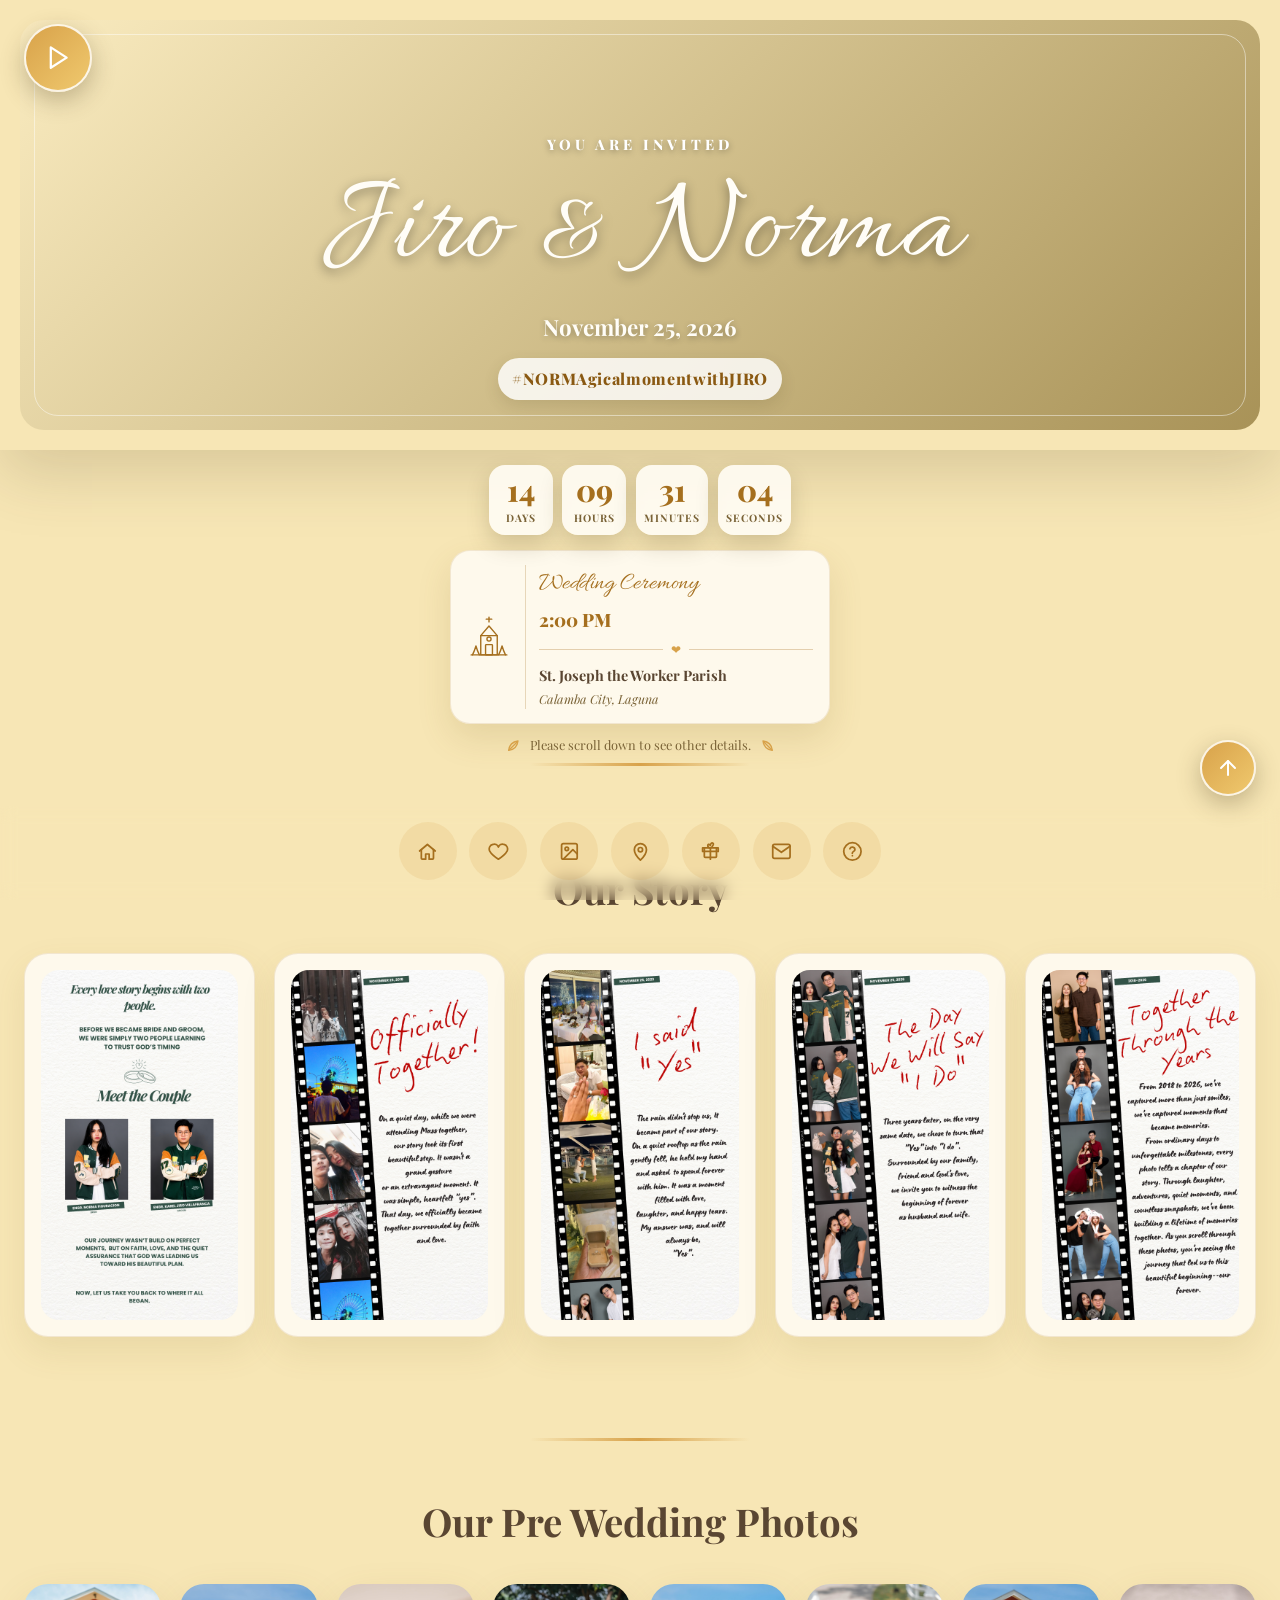
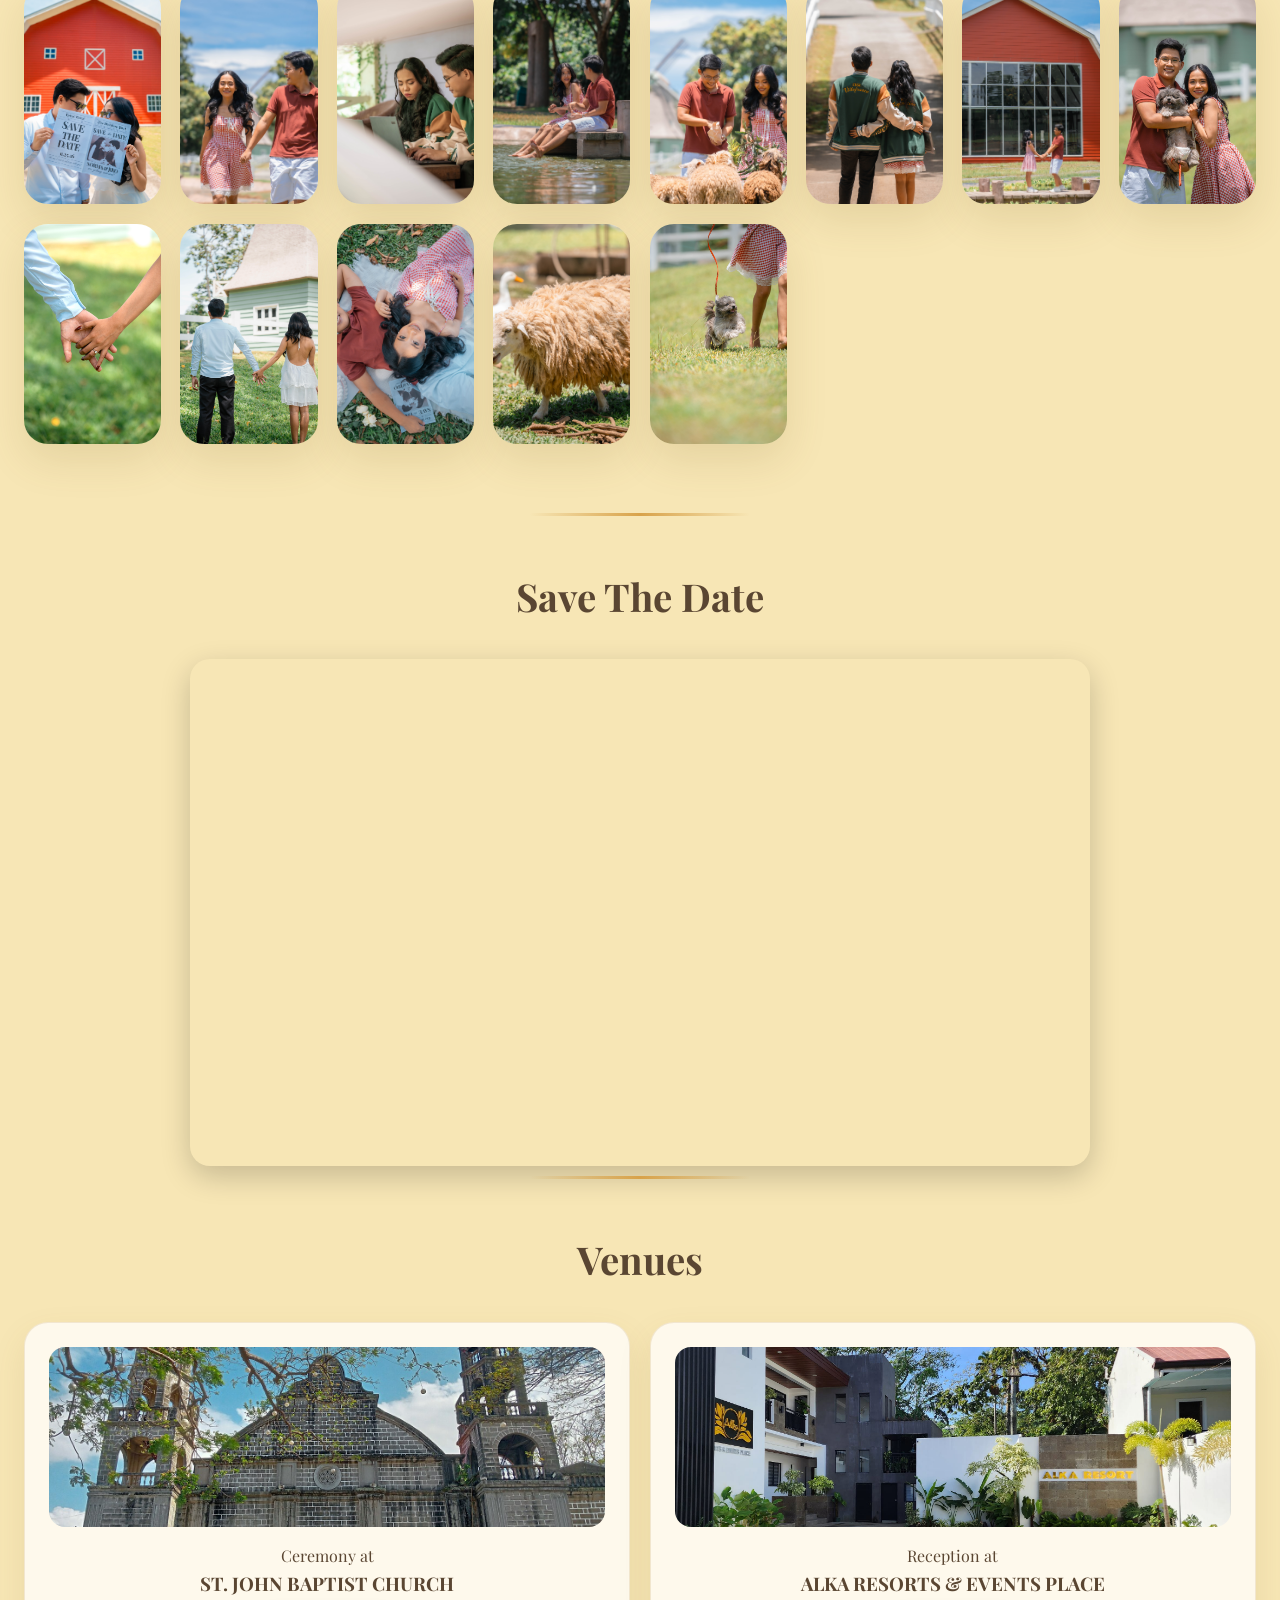
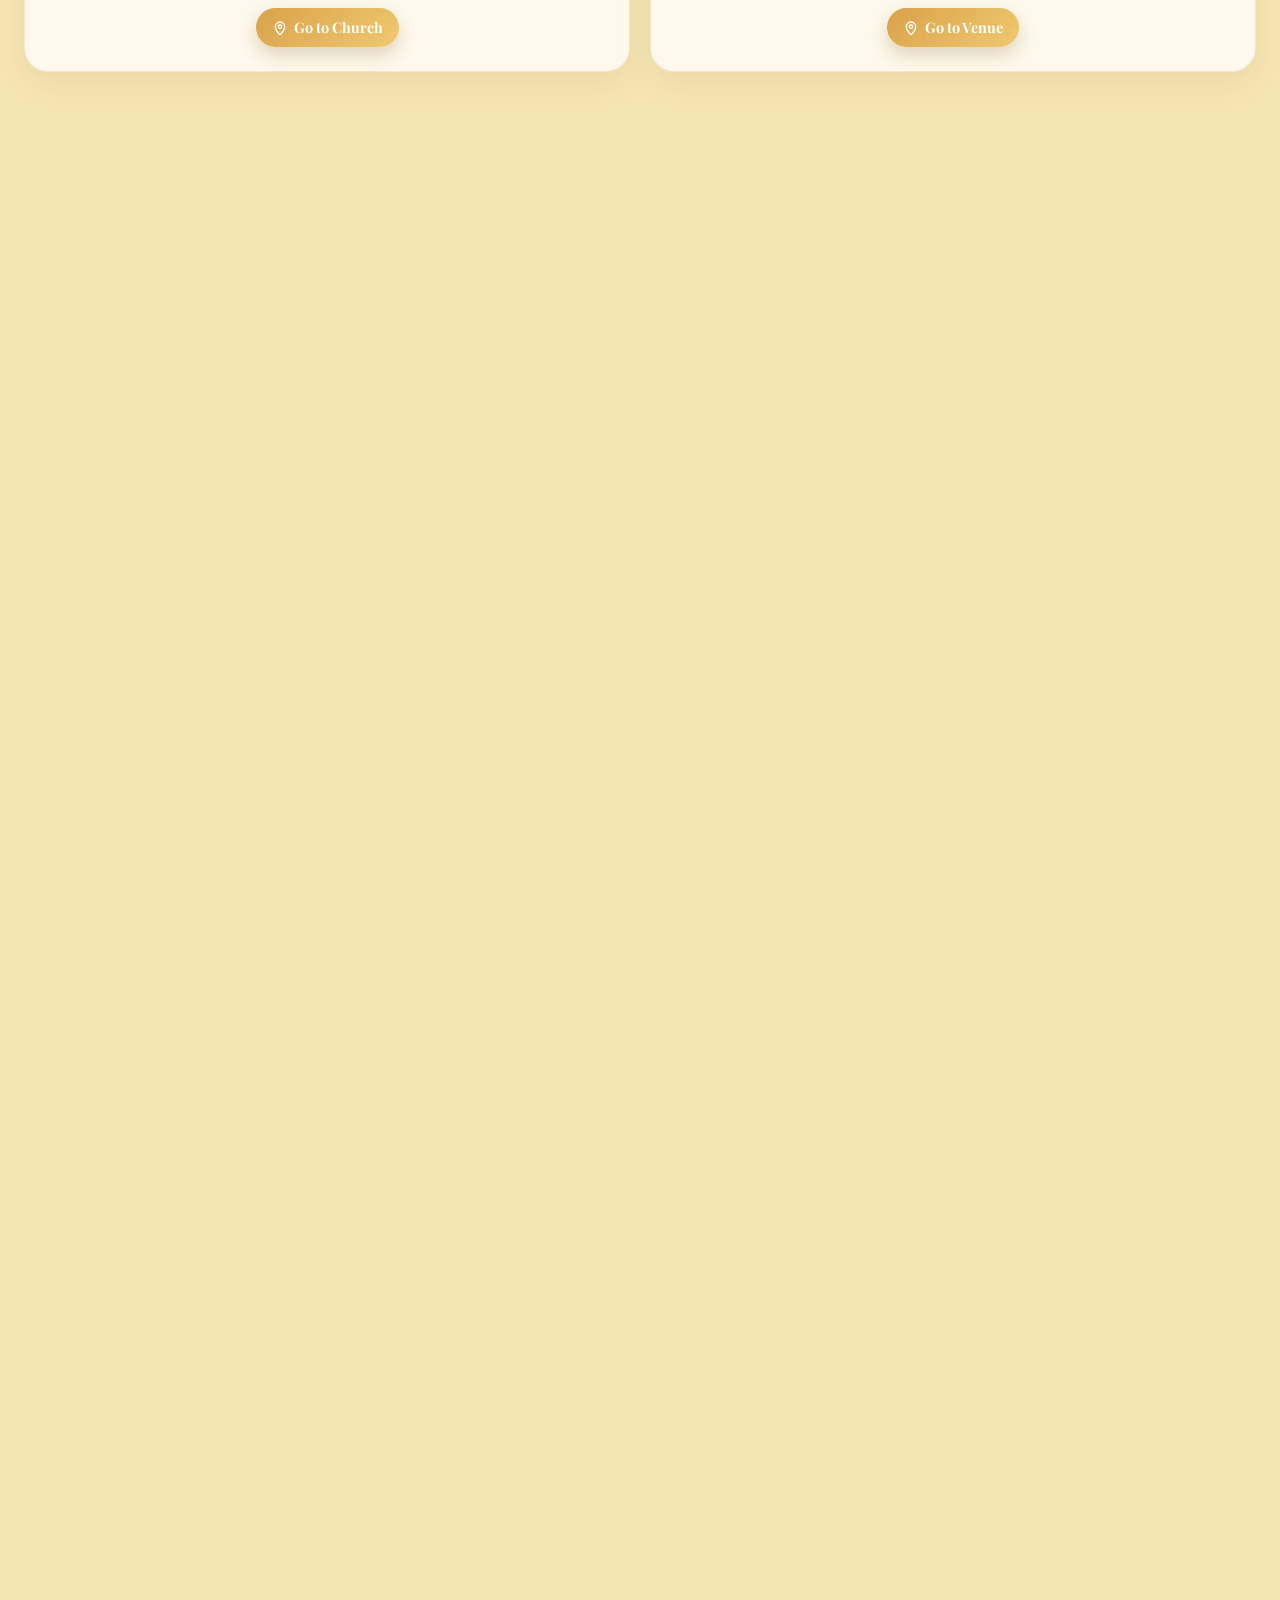
==== commit 0f16c9c6: "fix" ====
--- a/details.html
+++ b/details.html
@@ -52,7 +52,7 @@
                     <div><span id="seconds">00</span><small>Seconds</small></div>
                 </div>
             </div>
-            <div class="ceremony-card" aria-label="Wedding ceremony details">
+            <div class="ceremony-card" aria-label="Wedding ceremony details" style="margin: 0 !important;">
                 <div class="ceremony-card-icon">
                     <svg viewBox="0 0 64 64" fill="none" stroke="currentColor" stroke-width="2"
                         stroke-linecap="round" stroke-linejoin="round">
@@ -184,7 +184,6 @@
                 <article class="dress-code-item">
                     <img data-deferred-src="pictures/Dress-code/4.png" alt="Dress code photo 4" loading="lazy" />
                 </article>
-                <hr>
                 <article class="dress-code-item">
                     <img data-deferred-src="pictures/Dress-code/5.png" alt="Dress code photo 5" loading="lazy" />
                 </article>
--- a/styles.css
+++ b/styles.css
@@ -526,10 +526,10 @@
 .ceremony-card {
   display: flex;
   align-items: center;
-  gap: 1.1rem;
-  width: min(100%, 460px);
+  gap: 0.85rem;
+  width: min(100%, 380px);
   margin: 0.6rem auto 0;
-  padding: 1.1rem 1.3rem;
+  padding: 0.85rem 1rem;
   background: var(--card);
   border: 1px solid rgba(165, 111, 30, 0.14);
   border-radius: 20px;
@@ -538,8 +538,8 @@
 
 .ceremony-card-icon {
   flex: 0 0 auto;
-  width: 58px;
-  height: 58px;
+  width: 44px;
+  height: 44px;
   color: var(--accent-dark);
 }
 
@@ -561,16 +561,16 @@
 
 .ceremony-card-label {
   font-family: var(--font-script);
-  font-size: 1.9rem;
+  font-size: 1.5rem;
   font-weight: 400;
   color: var(--accent-dark);
 }
 
 .ceremony-card-time {
-  font-size: 1.4rem;
+  font-size: 1.15rem;
   font-weight: 800;
   color: var(--accent-dark);
-  margin-top: 0.15rem;
+  margin-top: 0.1rem;
 }
 
 .ceremony-card-heart-row {
@@ -595,14 +595,14 @@
 }
 
 .ceremony-card-venue {
-  font-size: 1rem;
+  font-size: 0.9rem;
   font-weight: 700;
   color: var(--text);
-  margin-top: 0.15rem;
+  margin-top: 0.1rem;
 }
 
 .ceremony-card-location {
-  font-size: 0.85rem;
+  font-size: 0.78rem;
   font-style: italic;
   color: var(--muted);
   margin-top: 0.1rem;
@@ -1021,6 +1021,7 @@
 #home > .ceremony-card,
 #home > .ceremony-hint {
   flex: 0 0 auto;
+  align-self: center;
 }
 
 .home-countdown {
@@ -1150,9 +1151,16 @@
     border: none;
 }
 .dress-code {
+  --dress-code-gap: 1.2rem;
   display: grid;
-  gap: 1.2rem;
-  grid-template-columns: repeat(5, minmax(0, 1fr));
+  gap: var(--dress-code-gap);
+  grid-template-columns: repeat(4, minmax(0, 1fr));
+}
+
+.dress-code-item:nth-child(5) {
+  grid-column: 1 / -1;
+  justify-self: center;
+  width: calc((100% - 3 * var(--dress-code-gap)) / 4);
 }
 
 .dress-code-item {
@@ -1187,4 +1195,9 @@
   .dress-code {
     grid-template-columns: 1fr;
   }
+
+  .dress-code-item:nth-child(5) {
+    grid-column: auto;
+    width: 100%;
+  }
 }
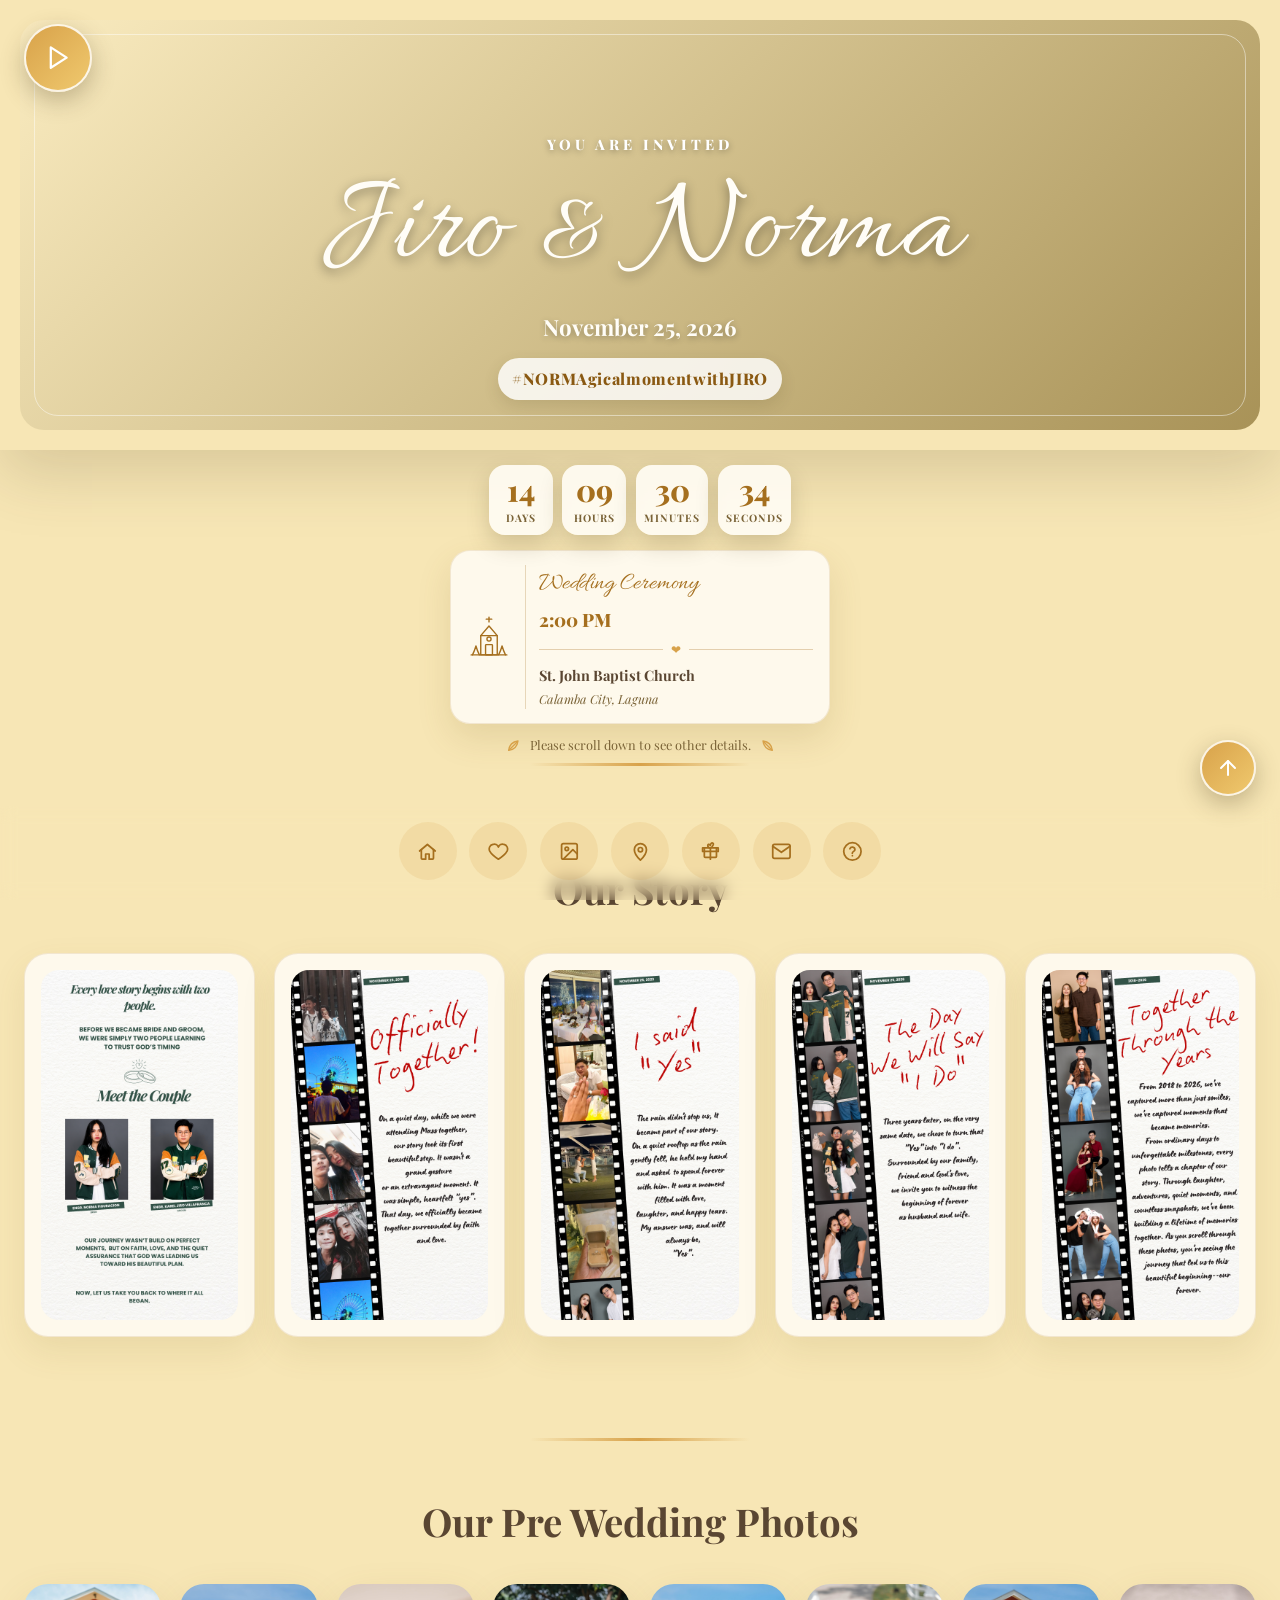
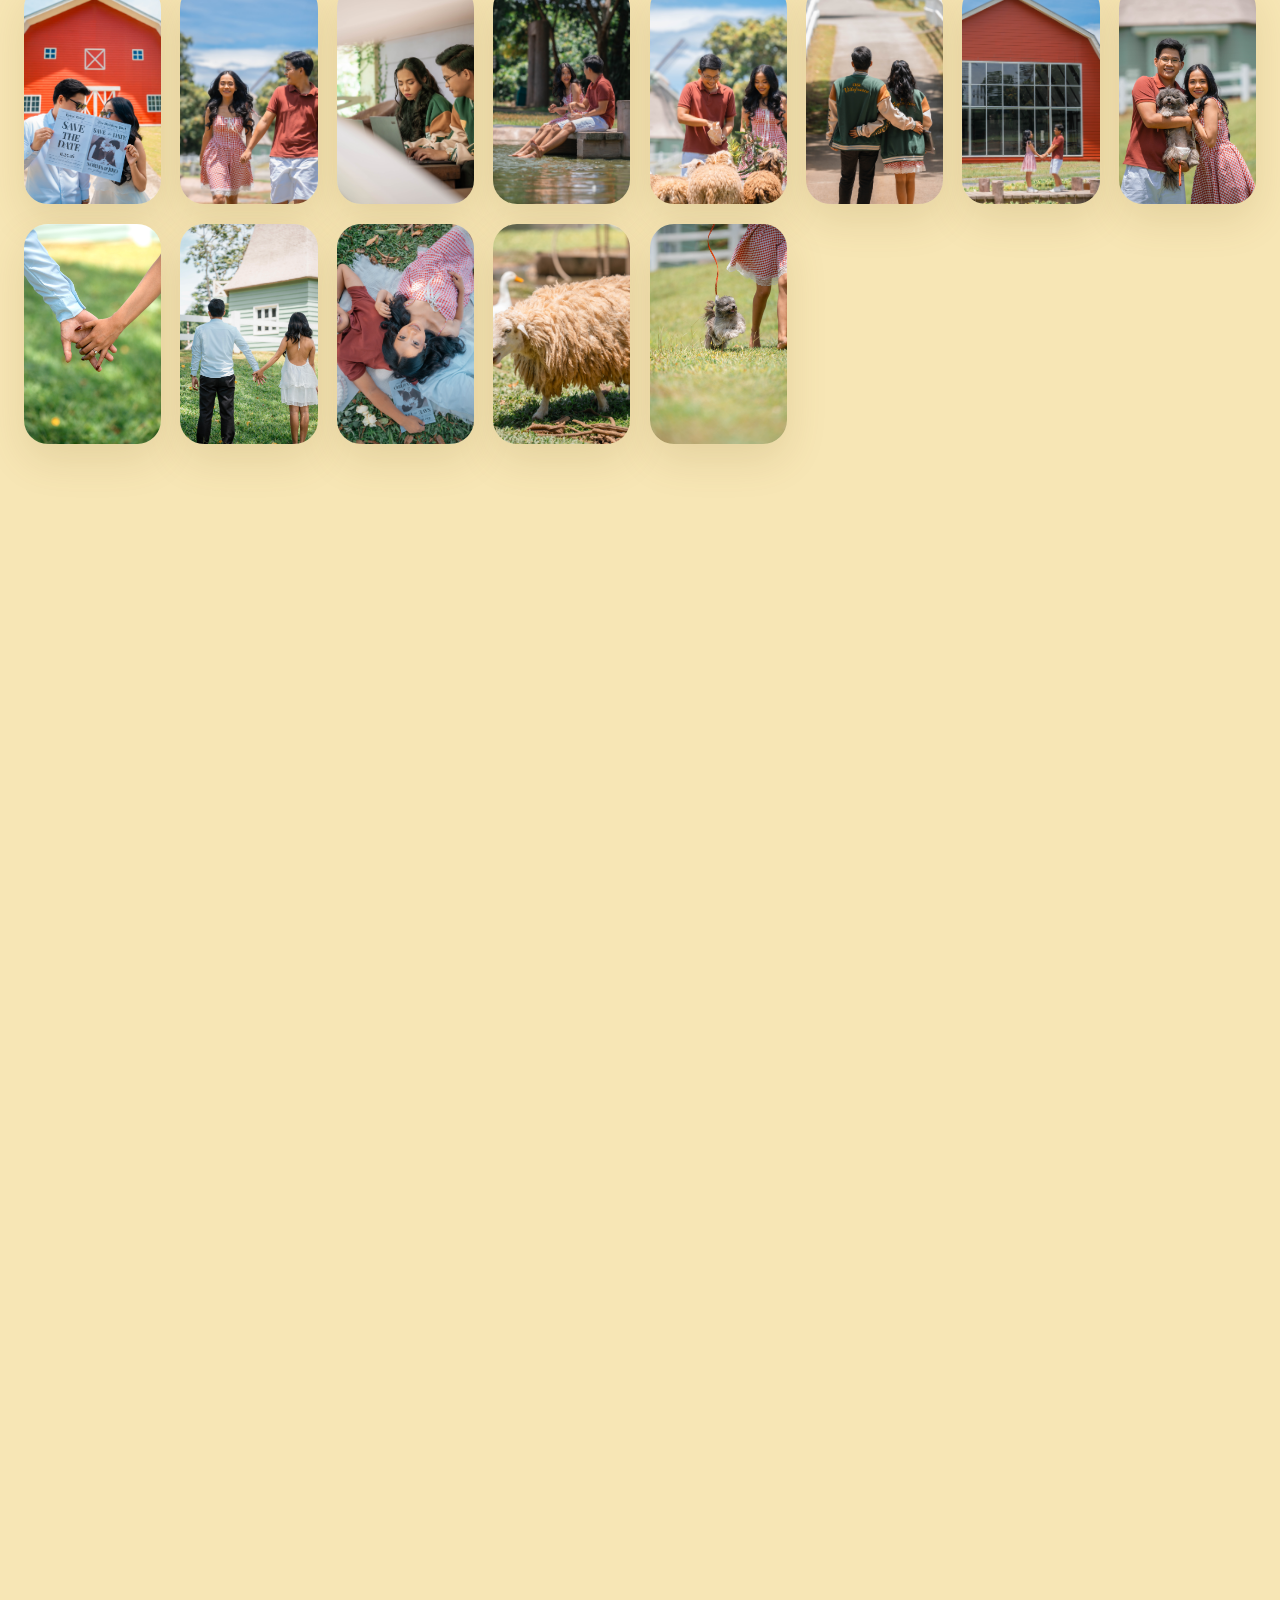
==== commit 719fc861: "fix" ====
--- a/details.html
+++ b/details.html
@@ -76,7 +76,7 @@
                         <span class="ceremony-card-heart">&#10084;</span>
                         <hr class="ceremony-card-hr" />
                     </div>
-                    <h3 class="ceremony-card-venue">St. Joseph the Worker Parish</h3>
+                    <h3 class="ceremony-card-venue">St. John Baptist Church</h3>
                     <p class="ceremony-card-location">Calamba City, Laguna</p>
                 </div>
             </div>
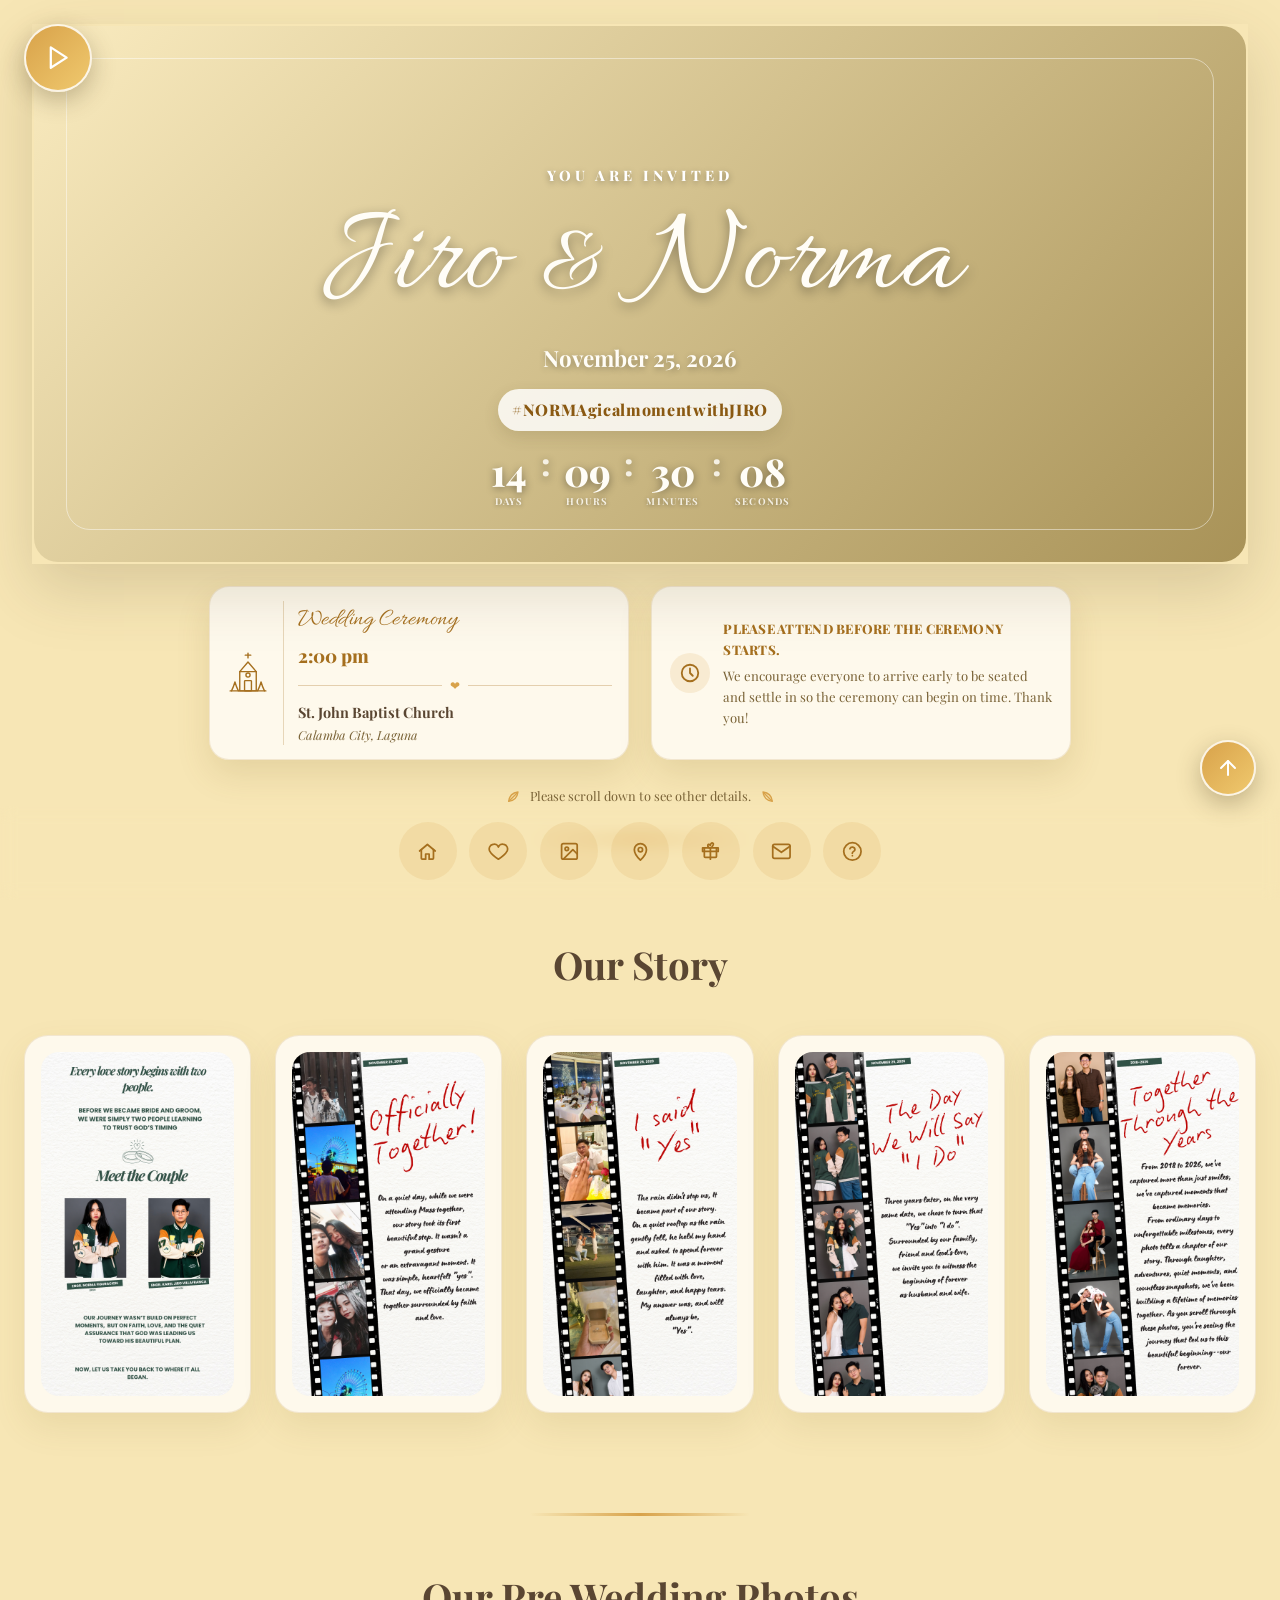
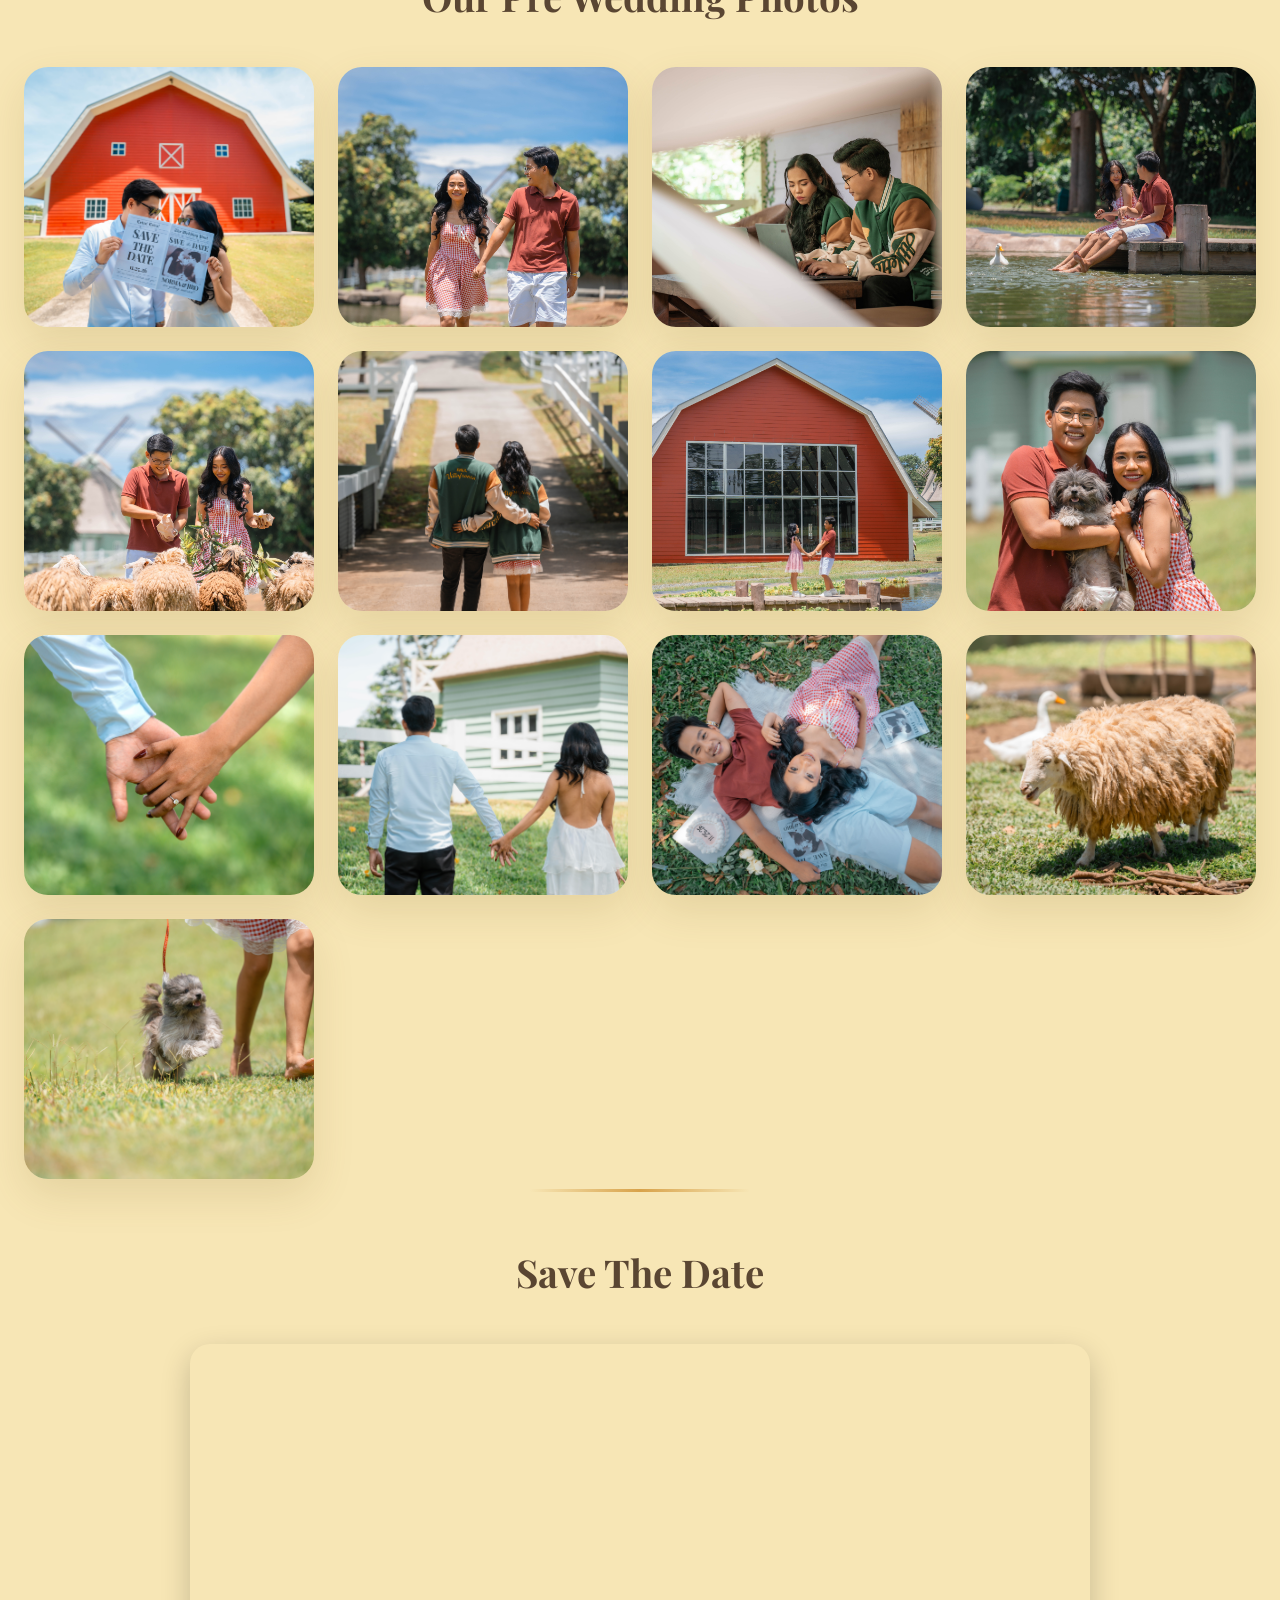
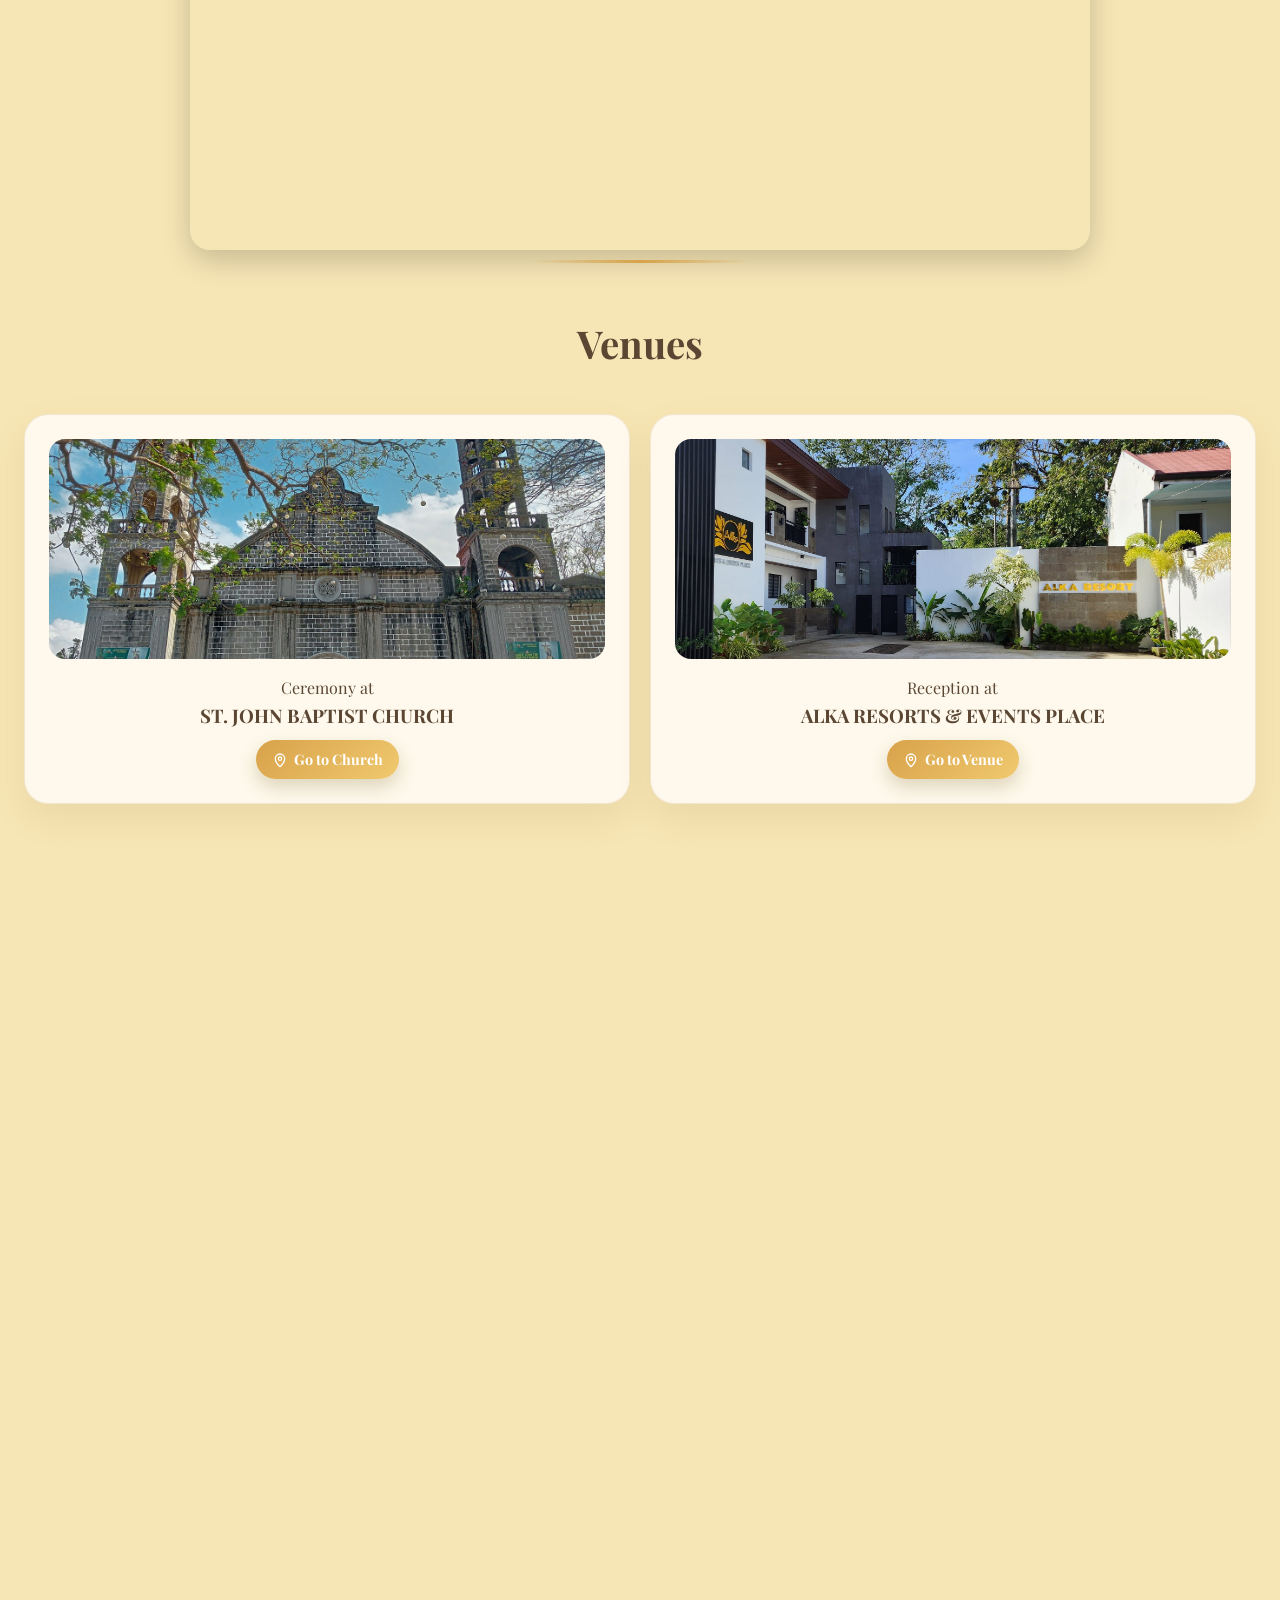
==== commit 4caf5b4f: "fix" ====
--- a/details.html
+++ b/details.html
@@ -34,7 +34,7 @@
                 <path d="M12 19V5" />
                 <path d="m5 12 7-7 7 7" />
             </svg></button>
-        <section id="home" class="home page-section active">
+        <section id="home" class="section home page-section active">
             <div class="hero section">
                 <div class="hero-slideshow" aria-hidden="true"></div>
                 <div class="hero-content">
@@ -42,17 +42,18 @@
                     <h1>Jiro <span class="heart">&</span> Norma</h1>
                     <p class="hero-date">November 25, 2026</p>
                     <p class="hashtag">#NORMAgicalmomentwithJIRO</p>
-                </div>
-            </div>
-            <div class="countdown-card" aria-label="Wedding countdown">
-                <div class="countdown" id="countdown">
-                    <div><span id="days">00</span><small>Days</small></div>
-                    <div><span id="hours">00</span><small>Hours</small></div>
-                    <div><span id="minutes">00</span><small>Minutes</small></div>
-                    <div><span id="seconds">00</span><small>Seconds</small></div>
-                </div>
-            </div>
-            <div class="ceremony-card" aria-label="Wedding ceremony details" style="margin: 0 !important;">
+                     <div class="hero-countdown" id="countdown" aria-label="Wedding countdown">
+                        <div class="hero-countdown-unit"><span id="days">00</span><small>Days</small></div>
+                        <span class="hero-countdown-colon">:</span>
+                        <div class="hero-countdown-unit"><span id="hours">00</span><small>Hours</small></div>
+                        <span class="hero-countdown-colon">:</span>
+                        <div class="hero-countdown-unit"><span id="minutes">00</span><small>Minutes</small></div>
+                        <span class="hero-countdown-colon">:</span>
+                        <div class="hero-countdown-unit"><span id="seconds">00</span><small>Seconds</small></div>
+                    </div>
+                </div>
+            </div>
+            <div class="ceremony-card" aria-label="Wedding ceremony details">
                 <div class="ceremony-card-icon">
                     <svg viewBox="0 0 64 64" fill="none" stroke="currentColor" stroke-width="2"
                         stroke-linecap="round" stroke-linejoin="round">
@@ -70,7 +71,7 @@
                 <div class="ceremony-card-divider"></div>
                 <div class="ceremony-card-info">
                     <p class="ceremony-card-label">Wedding Ceremony</p>
-                    <p class="ceremony-card-time">2:00 PM</p>
+                    <p class="ceremony-card-time">2:00 pm</p>
                     <div class="ceremony-card-heart-row">
                         <hr class="ceremony-card-hr" />
                         <span class="ceremony-card-heart">&#10084;</span>
@@ -78,6 +79,20 @@
                     </div>
                     <h3 class="ceremony-card-venue">St. John Baptist Church</h3>
                     <p class="ceremony-card-location">Calamba City, Laguna</p>
+                </div>
+            </div>
+            <div class="notice-card" aria-label="Attendance notice">
+                <div class="notice-card-icon">
+                    <svg viewBox="0 0 24 24" fill="none" stroke="currentColor" stroke-width="2" stroke-linecap="round"
+                        stroke-linejoin="round">
+                        <circle cx="12" cy="12" r="9" />
+                        <path d="M12 7v5l3 3" />
+                    </svg>
+                </div>
+                <div class="notice-card-text">
+                    <p class="notice-card-title">Please attend before the ceremony starts.</p>
+                    <p class="notice-card-body">We encourage everyone to arrive early to be seated and settle in so
+                        the ceremony can begin on time. Thank you!</p>
                 </div>
             </div>
             <p class="ceremony-hint">
--- a/styles.css
+++ b/styles.css
@@ -170,7 +170,7 @@
 .hero::before {
   content: "";
   position: absolute;
-  inset: 20px;
+  inset: 2px;
   border-radius: 24px;
   background: linear-gradient(135deg, rgba(255, 245, 211, 0.35), rgba(120, 95, 30, 0.62));
   pointer-events: none;
@@ -179,7 +179,7 @@
 
 .hero-slideshow {
   position: absolute;
-  inset: 20px;
+  inset: 2px;
   overflow: hidden;
   border-radius: 24px;
   z-index: 0;
@@ -444,6 +444,48 @@
   }
 }
 
+.hero-countdown {
+  display: flex;
+  align-items: center;
+  justify-content: center;
+  gap: clamp(0.4rem, 1.5vw, 0.8rem);
+  margin-top: 0.2rem;
+}
+
+.hero-countdown-unit {
+  text-align: center;
+  min-width: 2.4em;
+}
+
+.hero-countdown-unit span {
+  display: block;
+  font-size: clamp(1.6rem, 4.5vw, 2.4rem);
+  font-weight: 800;
+  line-height: 1;
+  color: #fffdf7;
+  text-shadow: 0 2px 8px rgba(0, 0, 0, 0.4);
+}
+
+.hero-countdown-unit small {
+  display: block;
+  margin-top: 0.25rem;
+  font-size: 0.6rem;
+  font-weight: 700;
+  letter-spacing: 0.12em;
+  text-transform: uppercase;
+  color: rgba(255, 253, 247, 0.85);
+  text-shadow: 0 1px 4px rgba(0, 0, 0, 0.35);
+}
+
+.hero-countdown-colon {
+  font-size: clamp(1.4rem, 4vw, 2rem);
+  font-weight: 800;
+  line-height: 1;
+  color: rgba(255, 253, 247, 0.85);
+  text-shadow: 0 2px 8px rgba(0, 0, 0, 0.4);
+  margin-bottom: 1.1em;
+}
+
 .countdown-card {
   width: fit-content;
   margin: 0 auto;
@@ -606,6 +648,55 @@
   font-style: italic;
   color: var(--muted);
   margin-top: 0.1rem;
+}
+
+.notice-card {
+  display: flex;
+  align-items: center;
+  gap: 0.85rem;
+  width: min(100%, 380px);
+  margin: 0.7rem auto 0;
+  padding: 0.9rem 1.1rem;
+  background: var(--card);
+  border: 1px solid rgba(165, 111, 30, 0.14);
+  border-radius: 20px;
+  box-shadow: 0 14px 34px rgba(120, 95, 30, 0.14);
+}
+
+.notice-card-icon {
+  flex: 0 0 auto;
+  width: 40px;
+  height: 40px;
+  display: flex;
+  align-items: center;
+  justify-content: center;
+  border-radius: 50%;
+  background: rgba(216, 162, 74, 0.16);
+  color: var(--accent-dark);
+}
+
+.notice-card-icon svg {
+  width: 22px;
+  height: 22px;
+}
+
+.notice-card-text {
+  flex: 1;
+  text-align: left;
+}
+
+.notice-card-title {
+  font-size: 0.82rem;
+  font-weight: 800;
+  letter-spacing: 0.02em;
+  text-transform: uppercase;
+  color: var(--accent-dark);
+}
+
+.notice-card-body {
+  font-size: 0.82rem;
+  color: var(--muted);
+  margin-top: 0.3rem;
 }
 
 .ceremony-hint {
@@ -999,8 +1090,7 @@
   display: flex;
   flex-direction: column;
   min-height: calc(100svh - 150px);
-  padding: 0;
-  padding-bottom: 0;
+  padding: 0 min(1.5rem, 3vw);
 }
 
 #home .hero {
@@ -1019,9 +1109,14 @@
 }
 
 #home > .ceremony-card,
+#home > .notice-card,
 #home > .ceremony-hint {
   flex: 0 0 auto;
   align-self: center;
+}
+
+#home > .ceremony-card {
+  margin-top: 1.2rem;
 }
 
 .home-countdown {
@@ -1200,4 +1295,85 @@
     grid-column: auto;
     width: 100%;
   }
+}
+
+/* Tablet / laptop / desktop refinements (>= 769px). Mobile layout above is untouched. */
+
+@media (min-width: 769px) {
+  .timeline-item,
+  .dress-code-item,
+  .detail-card {
+    transition: transform 0.25s ease, box-shadow 0.25s ease;
+  }
+
+  .timeline-item:hover,
+  .dress-code-item:hover,
+  .detail-card:hover {
+    transform: translateY(-6px);
+    box-shadow: 0 22px 44px rgba(120, 95, 30, 0.2);
+  }
+
+  .section-heading {
+    margin-bottom: 2.5rem;
+  }
+}
+
+@media (min-width: 900px) {
+  #home {
+    flex-direction: row;
+    flex-wrap: wrap;
+    align-content: center;
+    justify-content: center;
+    align-items: flex-start;
+    gap: 1.4rem;
+    padding: 1.5rem min(2rem, 4vw);
+  }
+
+  #home .hero {
+    flex: 1 1 100%;
+    min-height: 60svh;
+  }
+
+  #home > .ceremony-card,
+  #home > .notice-card {
+    flex: 1 1 340px;
+    max-width: 420px;
+    width: auto;
+    margin: 0;
+    align-self: stretch;
+  }
+
+  #home > .ceremony-hint {
+    flex: 1 1 100%;
+    margin-top: 0.2rem;
+  }
+}
+
+@media (min-width: 1025px) {
+  .gallery-grid {
+    grid-template-columns: repeat(4, minmax(0, 1fr));
+    gap: 1.5rem;
+  }
+
+  .gallery-card {
+    height: 260px;
+  }
+
+  .detail-card img {
+    height: 220px;
+  }
+
+  .timeline {
+    gap: 1.5rem;
+  }
+
+  .dress-code {
+    --dress-code-gap: 1.5rem;
+  }
+}
+
+@media (min-width: 1400px) {
+  .gallery-grid {
+    grid-template-columns: repeat(5, minmax(0, 1fr));
+  }
 }
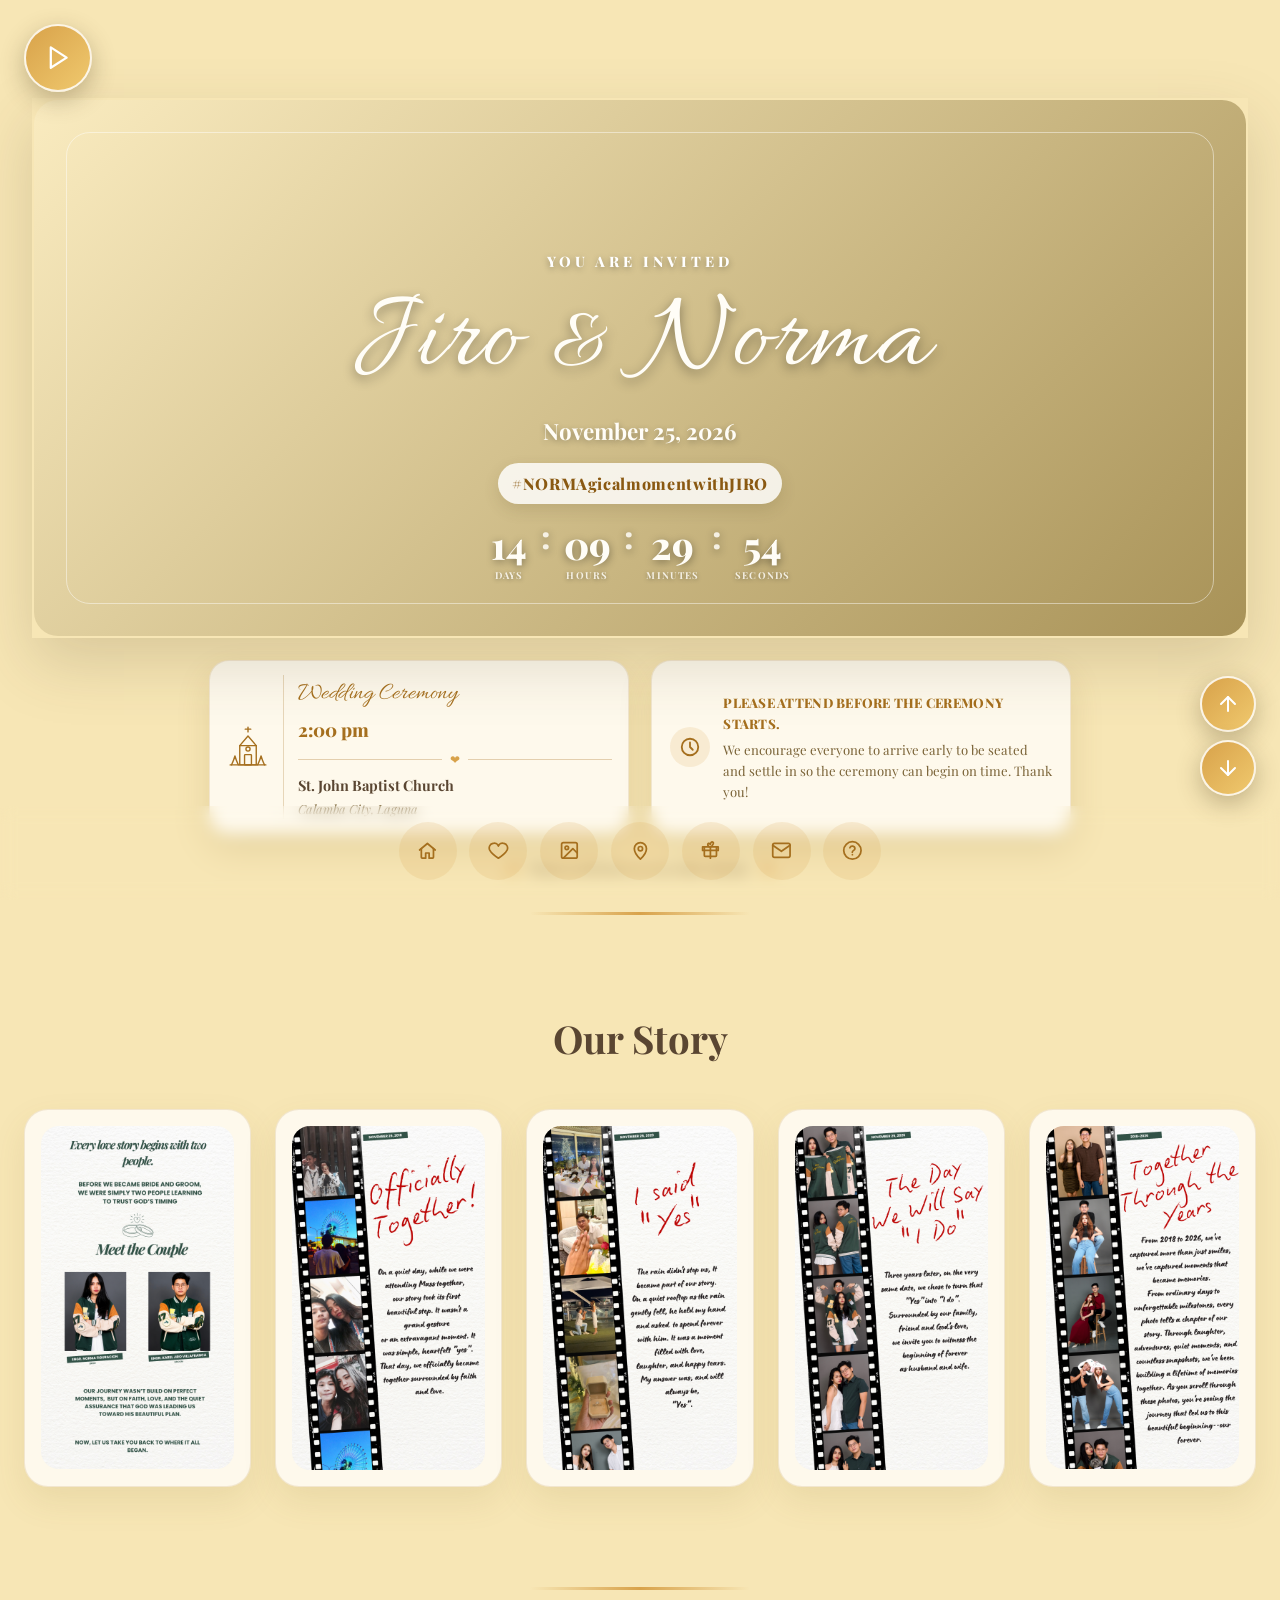
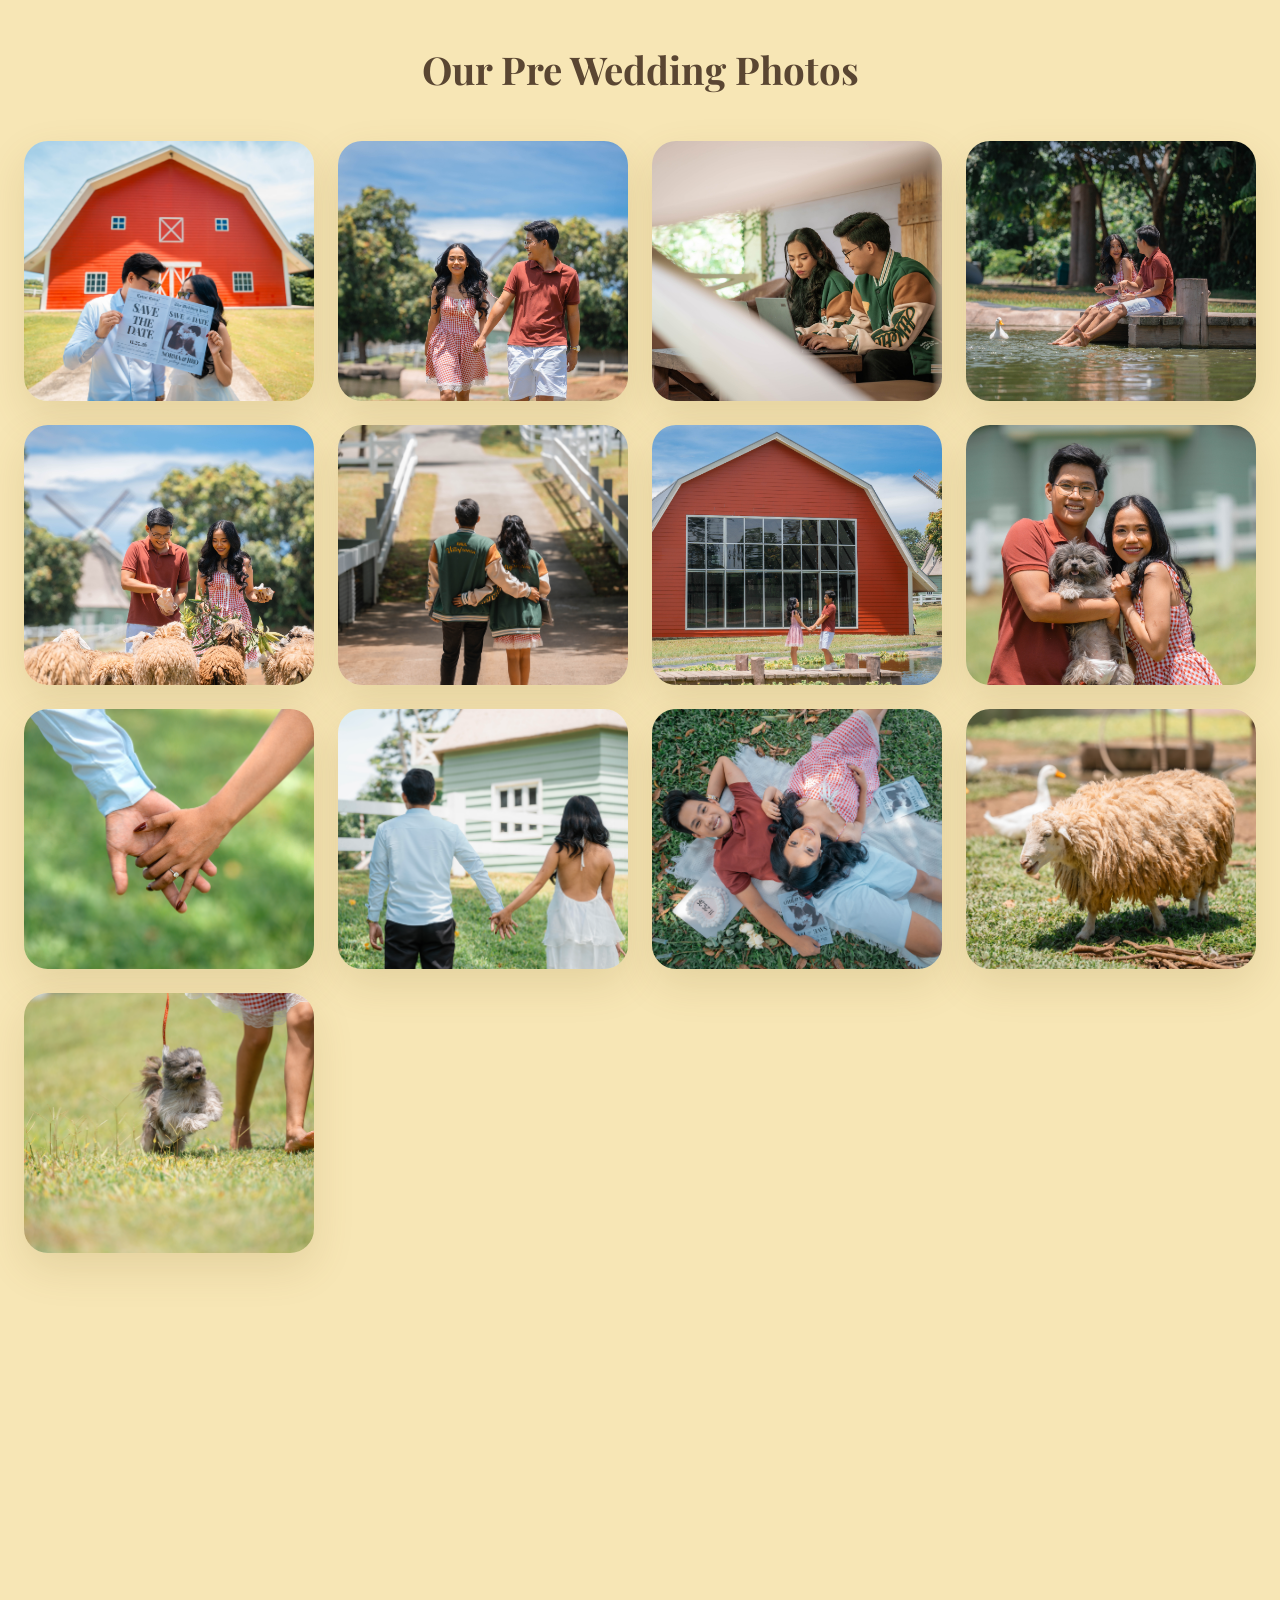
==== commit 27d6cc44: "fix" ====
--- a/details.html
+++ b/details.html
@@ -33,6 +33,11 @@
                 stroke="currentColor" stroke-width="2" stroke-linecap="round" stroke-linejoin="round">
                 <path d="M12 19V5" />
                 <path d="m5 12 7-7 7 7" />
+            </svg></button>
+        <button id="scrollDownBtn" aria-label="Scroll to next section"><svg viewBox="0 0 24 24" fill="none"
+                stroke="currentColor" stroke-width="2" stroke-linecap="round" stroke-linejoin="round">
+                <path d="M12 5v14" />
+                <path d="m5 12 7 7 7-7" />
             </svg></button>
         <section id="home" class="section home page-section active">
             <div class="hero section">
@@ -53,6 +58,20 @@
                     </div>
                 </div>
             </div>
+            <p class="ceremony-hint">
+                <svg viewBox="0 0 24 24" fill="none" stroke="currentColor" stroke-width="2" stroke-linecap="round"
+                    stroke-linejoin="round">
+                    <path d="M4 20c8-1 13-6 14-14C10 7 5 12 4 20Z" />
+                    <path d="M5 19 17 7" />
+                </svg>
+                Please scroll down to see other details.
+                <svg viewBox="0 0 24 24" fill="none" stroke="currentColor" stroke-width="2" stroke-linecap="round"
+                    stroke-linejoin="round" style="transform: scaleX(-1);">
+                    <path d="M4 20c8-1 13-6 14-14C10 7 5 12 4 20Z" />
+                    <path d="M5 19 17 7" />
+                </svg>
+            </p>
+            <br><br>
             <div class="ceremony-card" aria-label="Wedding ceremony details">
                 <div class="ceremony-card-icon">
                     <svg viewBox="0 0 64 64" fill="none" stroke="currentColor" stroke-width="2"
@@ -95,19 +114,6 @@
                         the ceremony can begin on time. Thank you!</p>
                 </div>
             </div>
-            <p class="ceremony-hint">
-                <svg viewBox="0 0 24 24" fill="none" stroke="currentColor" stroke-width="2" stroke-linecap="round"
-                    stroke-linejoin="round">
-                    <path d="M4 20c8-1 13-6 14-14C10 7 5 12 4 20Z" />
-                    <path d="M5 19 17 7" />
-                </svg>
-                Please scroll down to see other details.
-                <svg viewBox="0 0 24 24" fill="none" stroke="currentColor" stroke-width="2" stroke-linecap="round"
-                    stroke-linejoin="round" style="transform: scaleX(-1);">
-                    <path d="M4 20c8-1 13-6 14-14C10 7 5 12 4 20Z" />
-                    <path d="M5 19 17 7" />
-                </svg>
-            </p>
         </section>
 
         <section id="story" class="section story page-section">
--- a/styles.css
+++ b/styles.css
@@ -209,6 +209,7 @@
   justify-content: flex-end;
   box-sizing: border-box;
   width: auto;
+  min-width: 0;
   margin: var(--hero-frame-inset);
   padding: 1rem;
   gap: clamp(0.35rem, 1.5vh, 0.8rem);
@@ -312,11 +313,12 @@
 .hero h1 {
   font-family: var(--font-script);
   font-weight: 400;
-  font-size: clamp(4.2rem, 10vw, 8rem);
+  font-size: clamp(2.6rem, 9vw, 8rem);
   line-height: 1;
   letter-spacing: 0.05rem;
   color: #fffdf7;
   text-shadow: 0 4px 12px rgba(0, 0, 0, 0.38);
+  white-space: nowrap;
 }
 
 .hero h1 span {
@@ -1074,7 +1076,7 @@
   }
 
   .hero h1 {
-    font-size: clamp(3.2rem, 14vw, 4.4rem);
+    font-size: clamp(1.4rem, 8vw, 4.4rem);
   }
 
   .countdown {
@@ -1096,8 +1098,9 @@
 #home .hero {
   display: grid;
   flex: 1;
-  min-height: 50svh;
+  min-height: 87svh;
   width: 100%;
+  min-width: 0;
 }
 
 #home > .countdown-card {
@@ -1180,10 +1183,11 @@
   }
 }
 
-#scrollTopBtn {
+#scrollTopBtn,
+#scrollDownBtn {
   position: fixed;
   right: 1.5rem;
-  bottom: 6.5rem;
+  bottom: 10.5rem;
   z-index: 1000;
   display: grid;
   width: 56px;
@@ -1198,30 +1202,43 @@
   transition: transform 0.2s ease, box-shadow 0.2s ease;
 }
 
-#scrollTopBtn svg {
+#scrollDownBtn {
+  bottom: 6.5rem;
+}
+
+#scrollTopBtn svg,
+#scrollDownBtn svg {
   width: 1.5rem;
   height: 1.5rem;
 }
 
-#scrollTopBtn:hover {
+#scrollTopBtn:hover,
+#scrollDownBtn:hover {
   transform: translateY(-3px) scale(1.04);
   box-shadow: 0 12px 28px rgba(77, 62, 31, 0.4);
 }
 
-#scrollTopBtn:focus-visible {
+#scrollTopBtn:focus-visible,
+#scrollDownBtn:focus-visible {
   outline: 3px solid #fff;
   outline-offset: 3px;
 }
 
 @media (max-width: 600px) {
-  #scrollTopBtn {
+  #scrollTopBtn,
+  #scrollDownBtn {
     right: 1rem;
-    bottom: 5.25rem;
+    bottom: 9rem;
     width: 38px;
     height: 38px;
   }
 
-  #scrollTopBtn svg {
+  #scrollDownBtn {
+    bottom: 5.25rem;
+  }
+
+  #scrollTopBtn svg,
+  #scrollDownBtn svg {
     width: 1.15rem;
     height: 1.15rem;
   }
@@ -1332,6 +1349,7 @@
   #home .hero {
     flex: 1 1 100%;
     min-height: 60svh;
+    order: 1;
   }
 
   #home > .ceremony-card,
@@ -1341,11 +1359,13 @@
     width: auto;
     margin: 0;
     align-self: stretch;
+    order: 2;
   }
 
   #home > .ceremony-hint {
     flex: 1 1 100%;
     margin-top: 0.2rem;
+    order: 3;
   }
 }
 
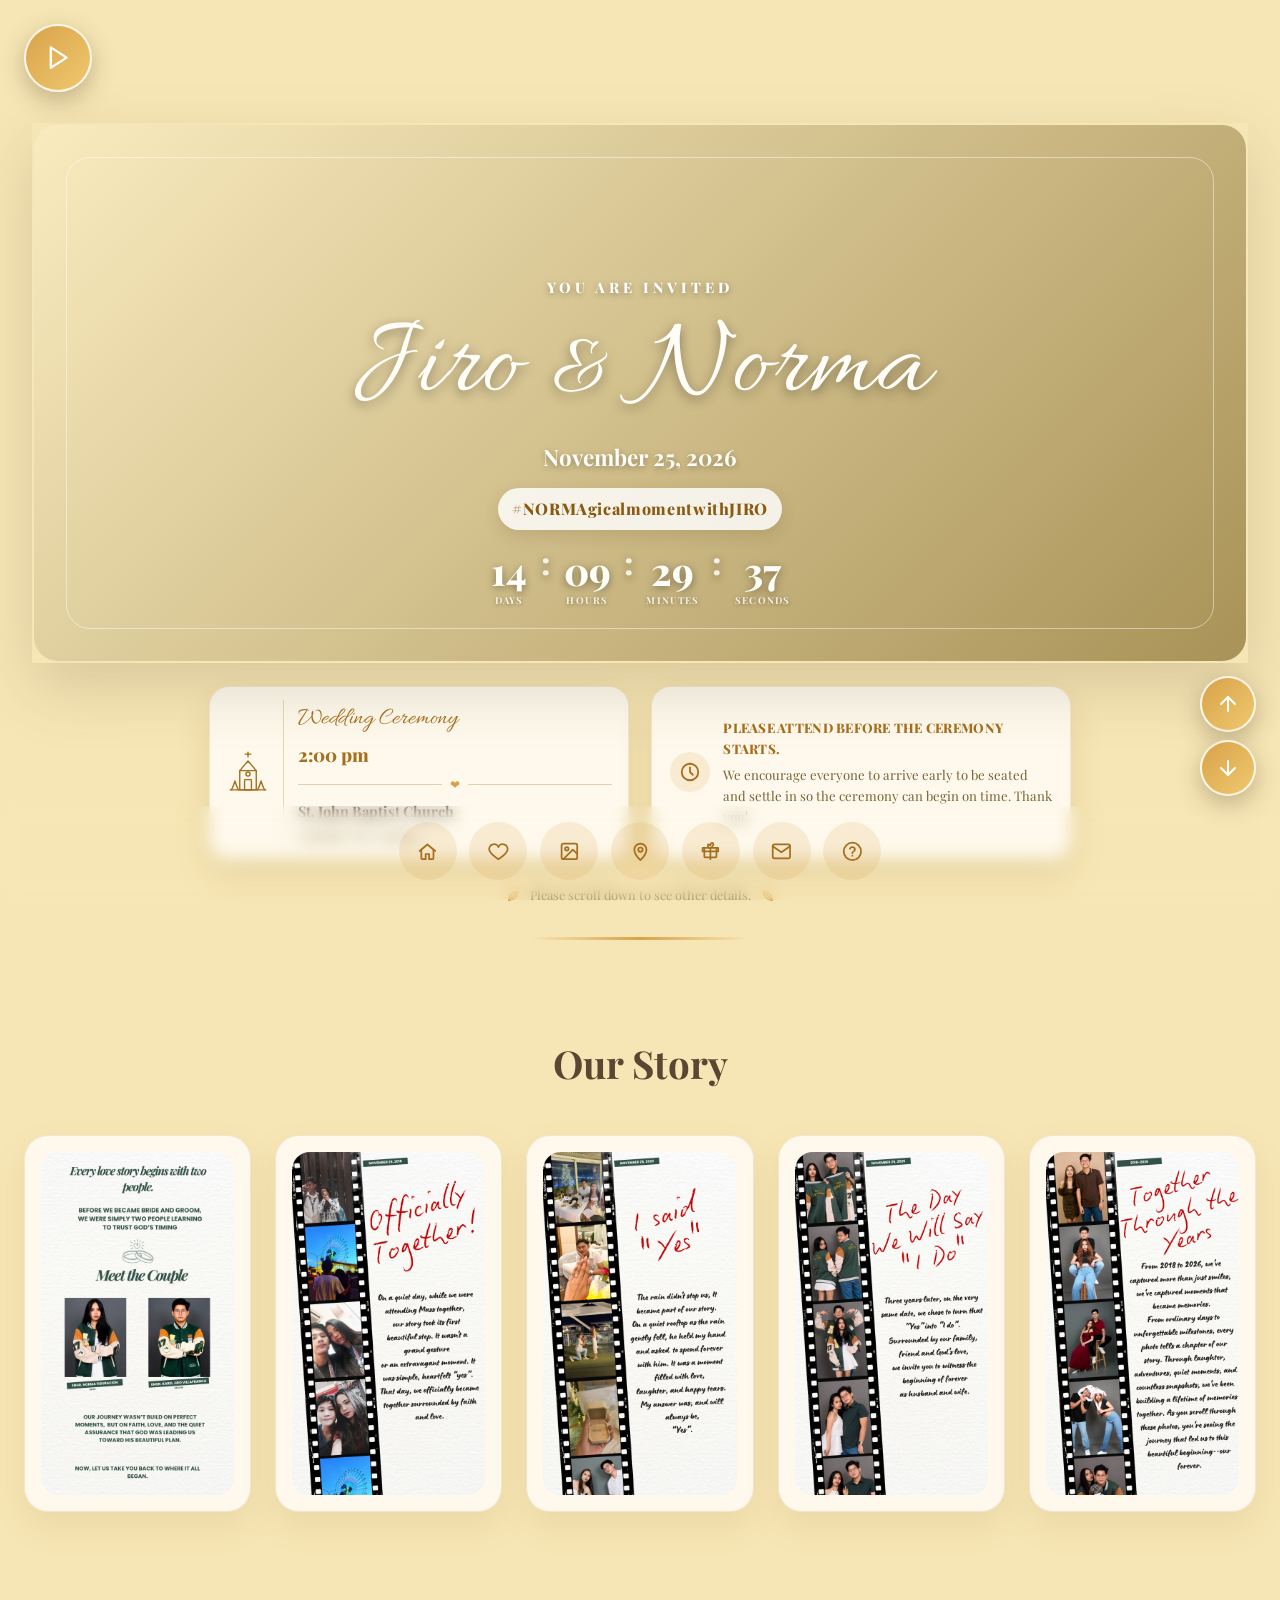
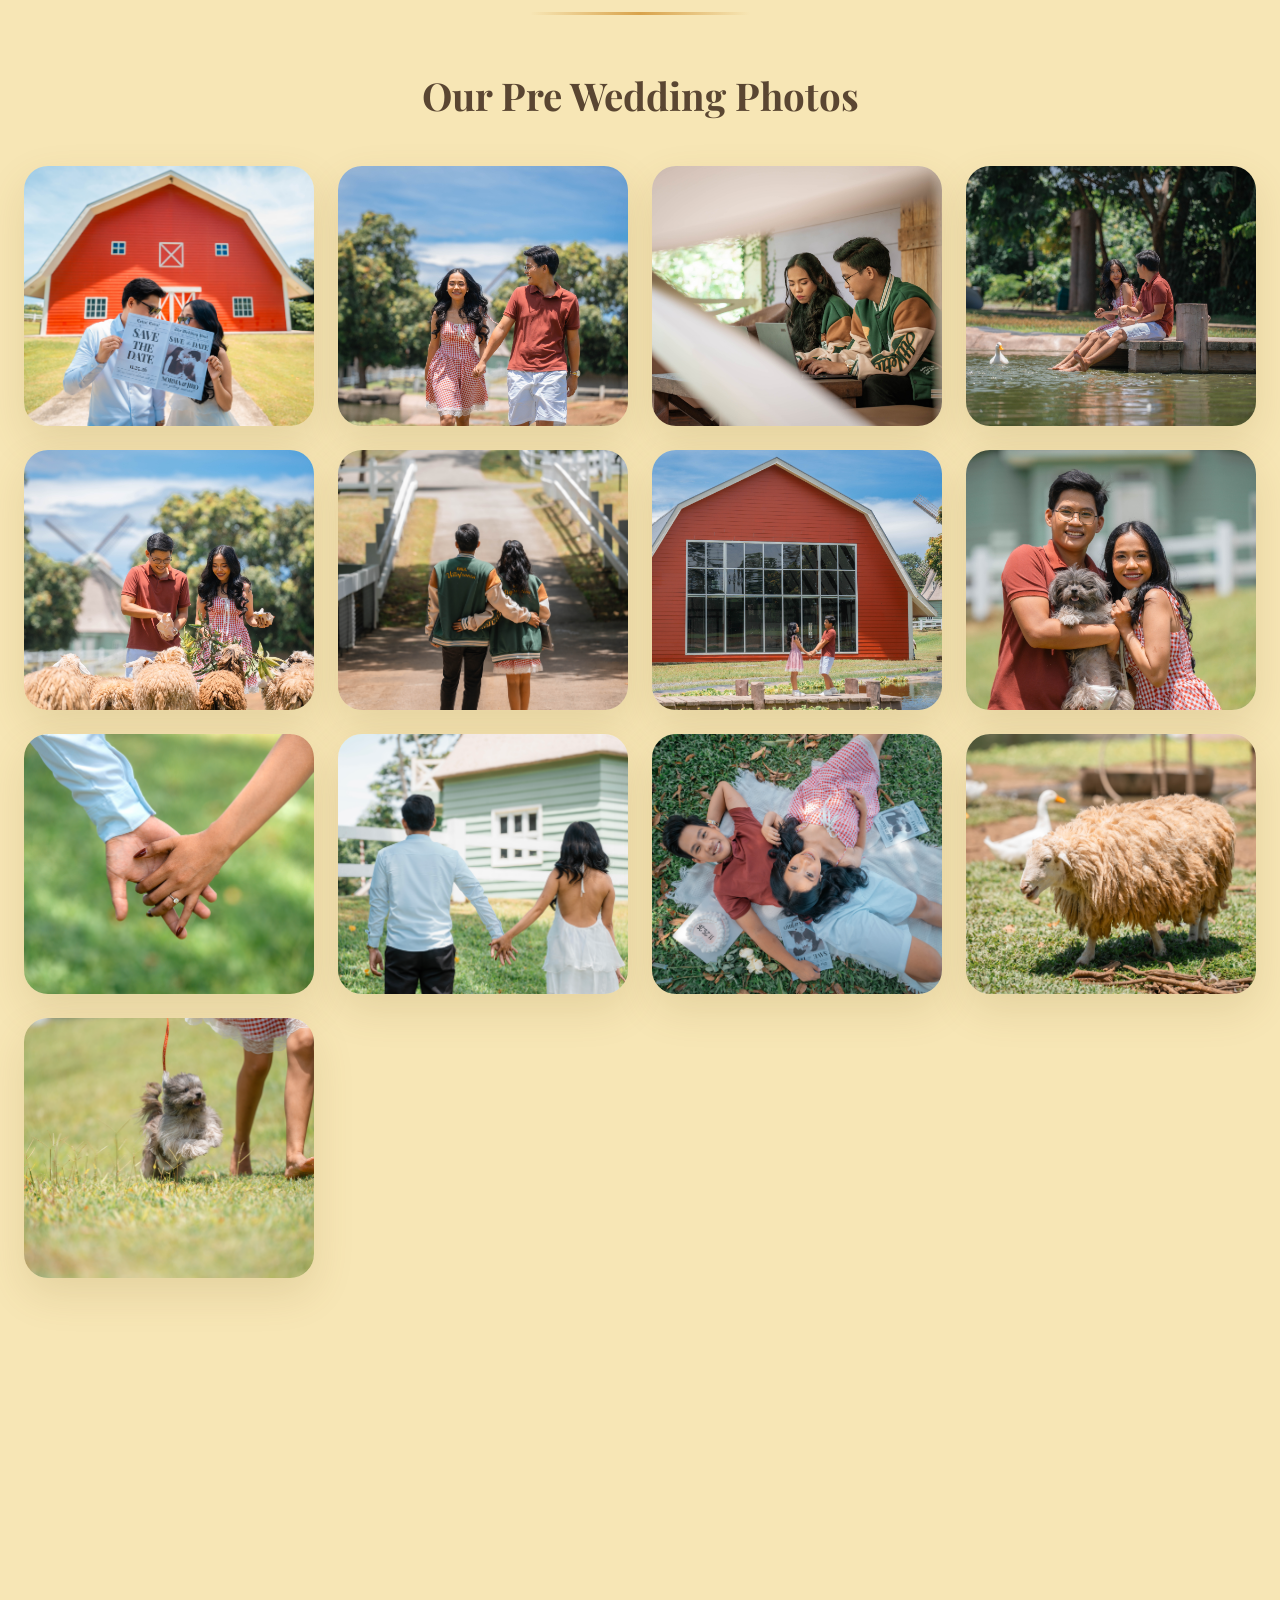
==== commit f2be5943: "fix" ====
--- a/details.html
+++ b/details.html
@@ -71,7 +71,7 @@
                     <path d="M5 19 17 7" />
                 </svg>
             </p>
-            <br><br>
+            <br><br><br>
             <div class="ceremony-card" aria-label="Wedding ceremony details">
                 <div class="ceremony-card-icon">
                     <svg viewBox="0 0 64 64" fill="none" stroke="currentColor" stroke-width="2"
--- a/styles.css
+++ b/styles.css
@@ -1098,7 +1098,7 @@
 #home .hero {
   display: grid;
   flex: 1;
-  min-height: 87svh;
+  min-height: 85svh;
   width: 100%;
   min-width: 0;
 }
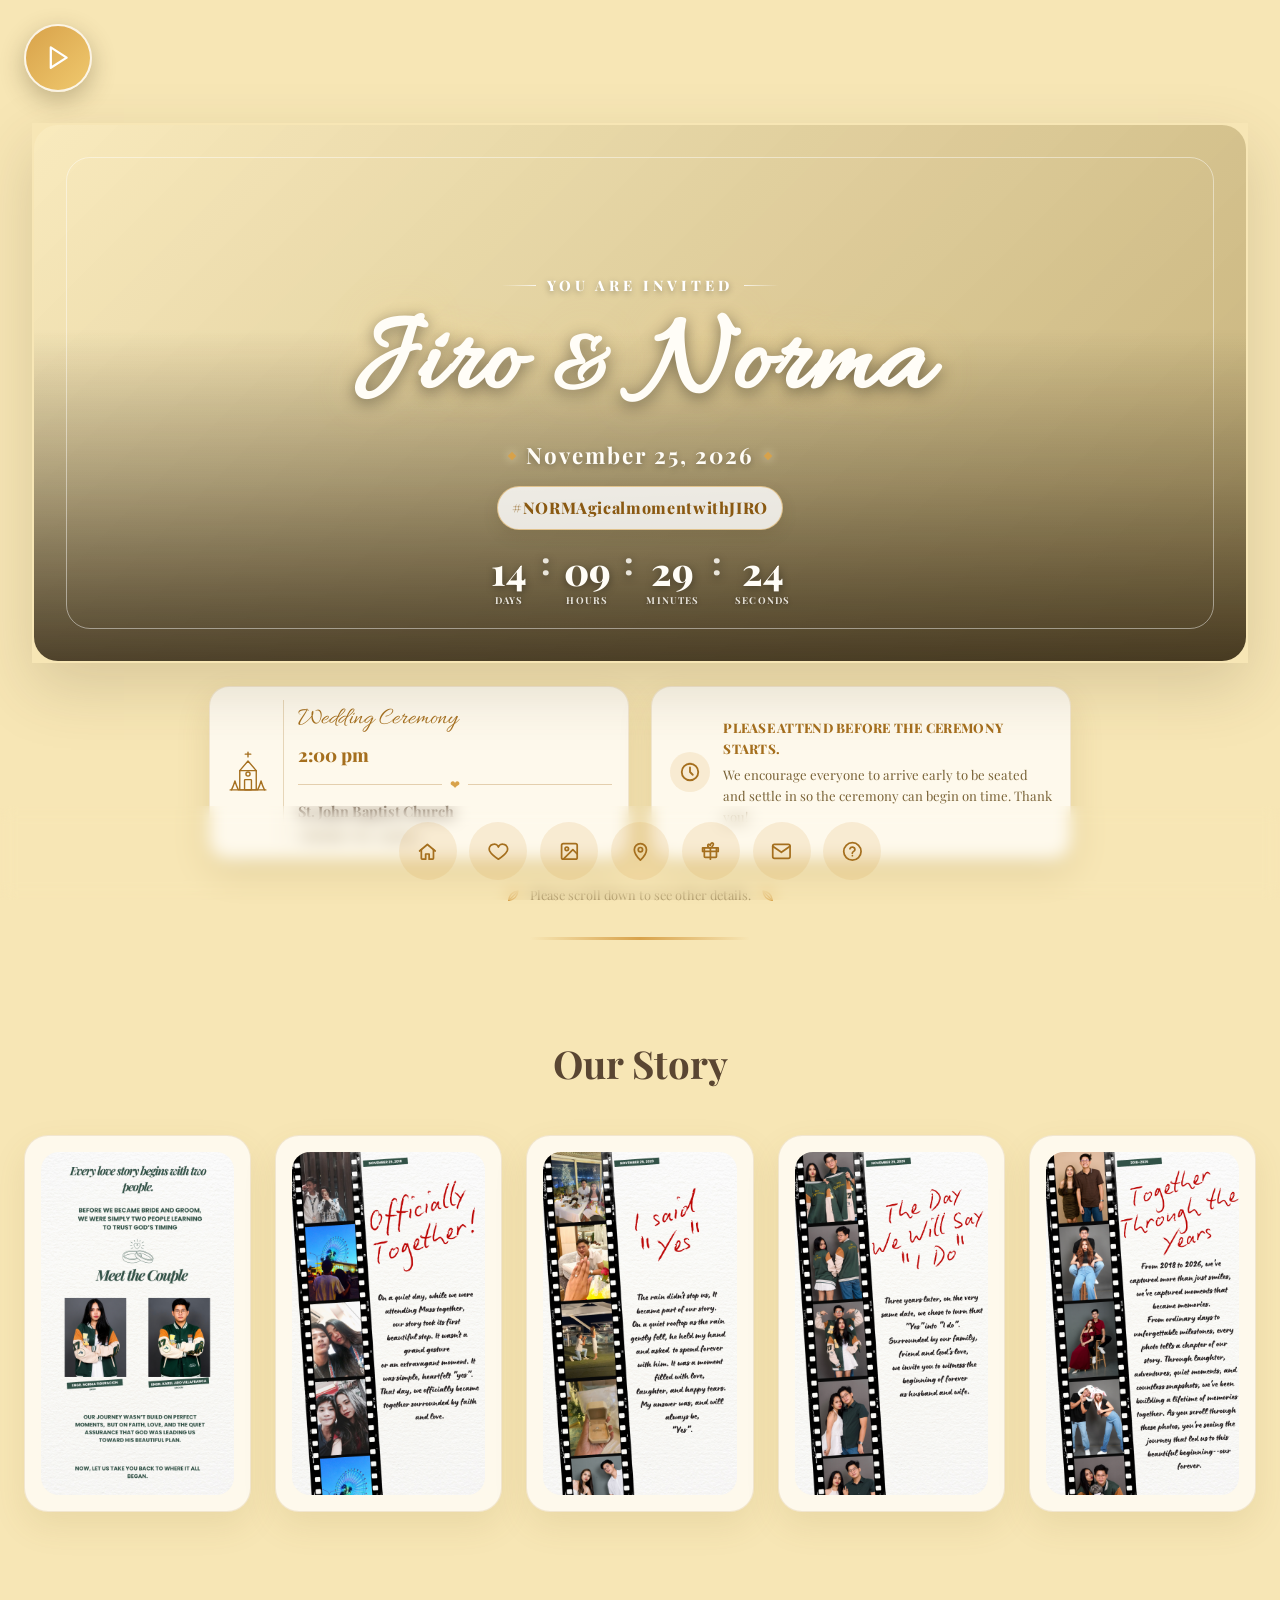
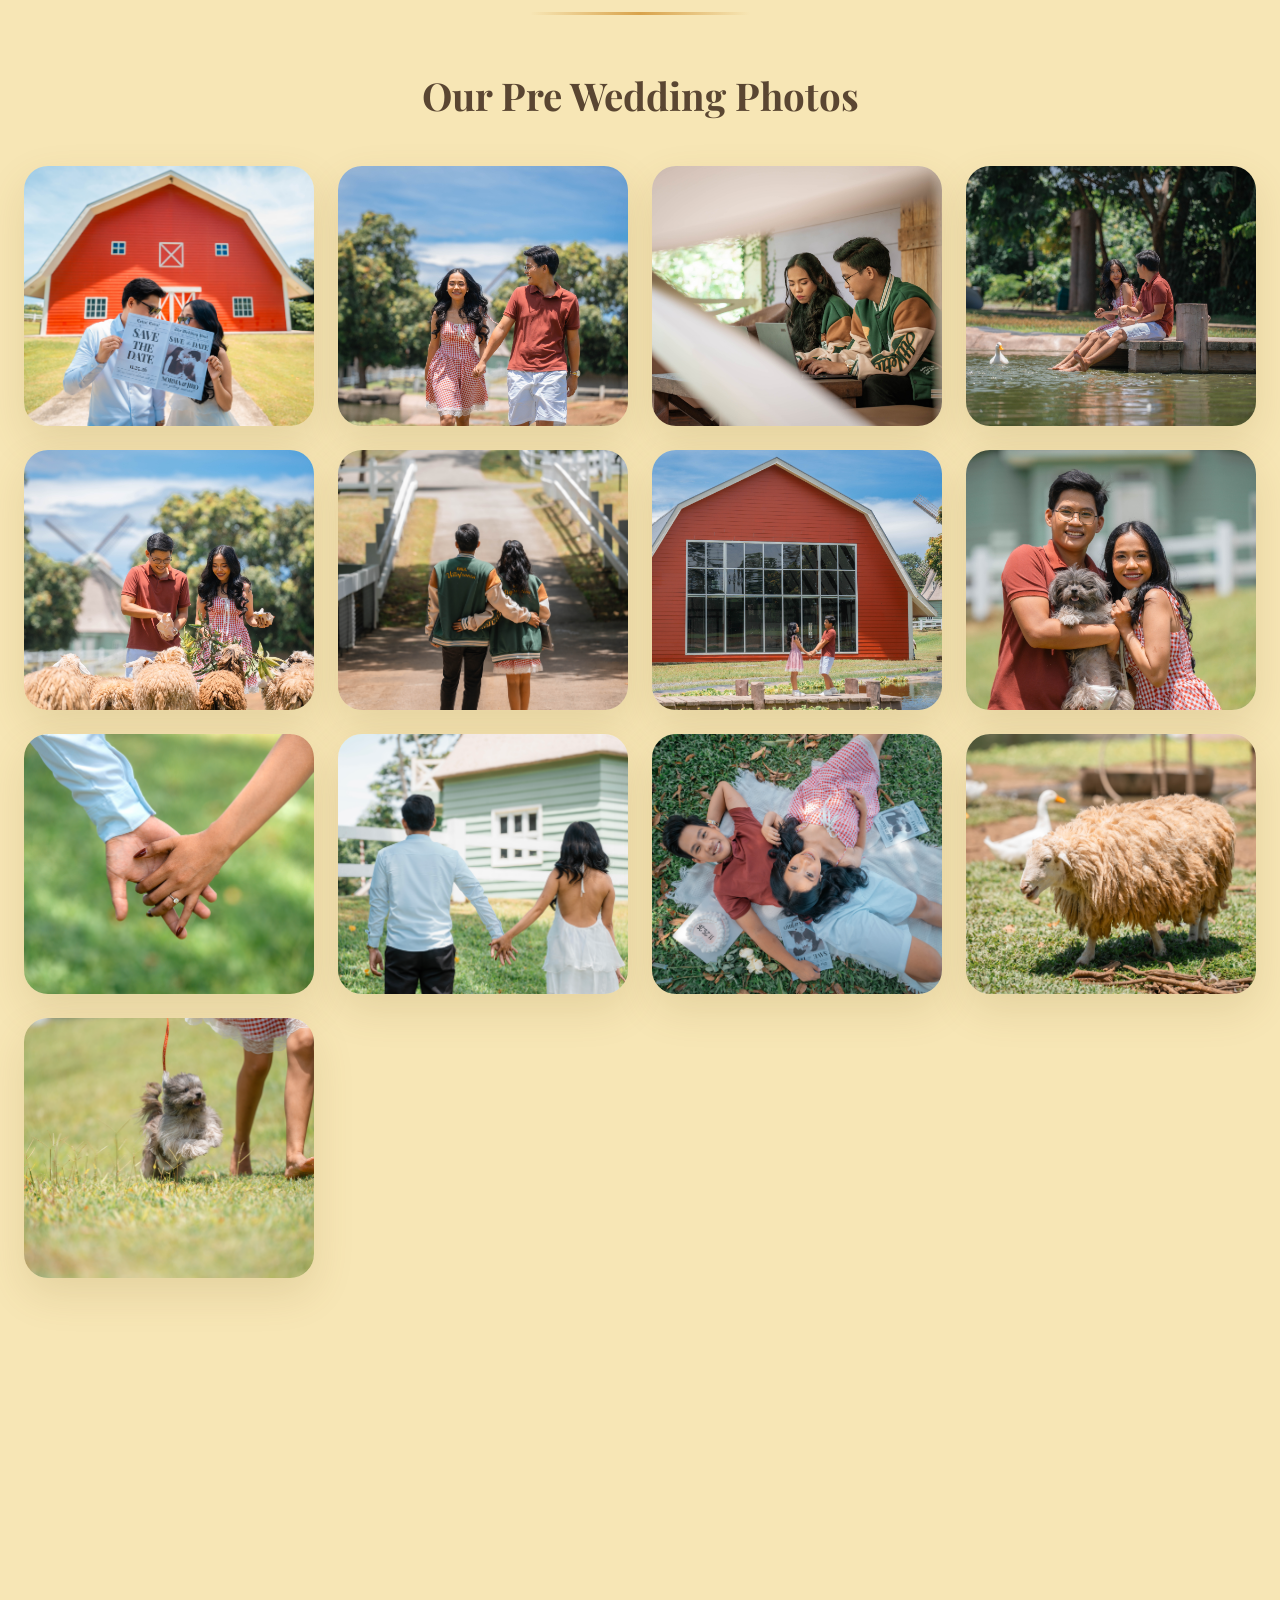
==== commit 718a251a: "fix" ====
--- a/details.html
+++ b/details.html
@@ -29,7 +29,7 @@
                 <path d="M16.5 8.5a5 5 0 0 1 0 7" />
                 <path d="M19 6a8 8 0 0 1 0 12" />
             </svg></button>
-        <button id="scrollTopBtn" aria-label="Back to top"><svg viewBox="0 0 24 24" fill="none"
+        <!-- <button id="scrollTopBtn" aria-label="Back to top"><svg viewBox="0 0 24 24" fill="none"
                 stroke="currentColor" stroke-width="2" stroke-linecap="round" stroke-linejoin="round">
                 <path d="M12 19V5" />
                 <path d="m5 12 7-7 7 7" />
@@ -38,7 +38,7 @@
                 stroke="currentColor" stroke-width="2" stroke-linecap="round" stroke-linejoin="round">
                 <path d="M12 5v14" />
                 <path d="m5 12 7 7 7-7" />
-            </svg></button>
+            </svg></button> -->
         <section id="home" class="section home page-section active">
             <div class="hero section">
                 <div class="hero-slideshow" aria-hidden="true"></div>
--- a/styles.css
+++ b/styles.css
@@ -172,7 +172,9 @@
   position: absolute;
   inset: 2px;
   border-radius: 24px;
-  background: linear-gradient(135deg, rgba(255, 245, 211, 0.35), rgba(120, 95, 30, 0.62));
+  background:
+    linear-gradient(to top, rgba(35, 24, 8, 0.78) 0%, rgba(35, 24, 8, 0.32) 34%, rgba(35, 24, 8, 0) 62%),
+    linear-gradient(135deg, rgba(255, 245, 211, 0.28), rgba(120, 95, 30, 0.4));
   pointer-events: none;
   z-index: 1;
 }
@@ -253,6 +255,14 @@
   box-shadow: none;
 }
 
+.landing-collage {
+  display: none;
+}
+
+.landing-feature {
+  display: none;
+}
+
 .landing-overlay {
   height: 100%;
   display: flex;
@@ -260,7 +270,60 @@
   justify-content: center;
   padding: 1rem 1rem calc(2rem + env(safe-area-inset-bottom, 0px));
   position: relative;
-  z-index: 1;
+  z-index: 2;
+}
+
+@media (min-width: 769px) {
+  .landing-page {
+    background-image: none;
+  }
+
+  .landing-collage {
+    display: grid;
+    grid-template-columns: repeat(3, 1fr);
+    grid-template-rows: repeat(3, 1fr);
+    gap: 6px;
+    position: absolute;
+    inset: 0;
+    z-index: 0;
+  }
+
+  .landing-collage img {
+    width: 100%;
+    height: 100%;
+    object-fit: cover;
+    display: block;
+    filter: brightness(0.82);
+  }
+
+  .landing-collage::after {
+    content: "";
+    position: absolute;
+    inset: 0;
+    background: linear-gradient(to top, rgba(35, 24, 8, 0.55) 0%, rgba(35, 24, 8, 0.18) 30%, rgba(35, 24, 8, 0.1) 100%);
+    pointer-events: none;
+  }
+
+  .landing-feature {
+    display: flex;
+    align-items: center;
+    justify-content: center;
+    position: absolute;
+    inset: 0;
+    z-index: 1;
+    padding: 3rem clamp(1rem, 5vw, 3.5rem) 6rem;
+  }
+
+  .landing-feature img {
+    width: auto;
+    height: auto;
+    max-width: min(56%, 480px);
+    max-height: 72%;
+    object-fit: contain;
+    border: 6px solid #fff;
+    border-radius: 10px;
+    box-shadow: 0 30px 70px rgba(0, 0, 0, 0.4);
+  }
 }
 
 .landing-button {
@@ -310,14 +373,32 @@
   text-shadow: 0 2px 6px rgba(0, 0, 0, 0.35);
 }
 
+.hero-kicker {
+  display: inline-flex;
+  align-items: center;
+  gap: 0.7rem;
+}
+
+.hero-kicker::before,
+.hero-kicker::after {
+  content: "";
+  width: clamp(1.2rem, 4vw, 2.2rem);
+  height: 1px;
+  background: linear-gradient(90deg, transparent, rgba(255, 255, 255, 0.8));
+}
+
+.hero-kicker::after {
+  background: linear-gradient(90deg, rgba(255, 255, 255, 0.8), transparent);
+}
+
 .hero h1 {
   font-family: var(--font-script);
-  font-weight: 400;
+  font-weight: 700;
   font-size: clamp(2.6rem, 9vw, 8rem);
   line-height: 1;
   letter-spacing: 0.05rem;
   color: #fffdf7;
-  text-shadow: 0 4px 12px rgba(0, 0, 0, 0.38);
+  text-shadow: 0 4px 16px rgba(0, 0, 0, 0.45), 0 0 44px rgba(255, 214, 140, 0.45);
   white-space: nowrap;
 }
 
@@ -334,6 +415,81 @@
   font-size: 1.15rem;
   color: #fffdf7;
   text-shadow: 0 2px 6px rgba(0, 0, 0, 0.3);
+}
+
+.hero-date {
+  display: inline-flex;
+  align-items: center;
+  gap: 0.65rem;
+  font-weight: 800;
+  letter-spacing: 0.09em;
+}
+
+.hero-date::before,
+.hero-date::after {
+  content: "";
+  width: 6px;
+  height: 6px;
+  flex: 0 0 auto;
+  background: var(--accent);
+  transform: rotate(45deg);
+  box-shadow: 0 0 10px rgba(255, 245, 211, 0.7);
+}
+
+.hero-content .hashtag {
+  border: 1px solid rgba(216, 162, 74, 0.55);
+}
+
+@keyframes hashtag-pulse {
+  0%, 100% {
+    box-shadow: 0 6px 16px rgba(77, 62, 31, 0.14);
+  }
+  50% {
+    box-shadow: 0 6px 20px rgba(77, 62, 31, 0.26), 0 0 0 5px rgba(216, 162, 74, 0.22);
+  }
+}
+
+.hero-kicker,
+.hero h1,
+.hero-date,
+.hero-content .hashtag {
+  animation-name: hero-fade-up;
+  animation-duration: 0.9s;
+  animation-timing-function: ease;
+  animation-fill-mode: both;
+}
+
+.hero-content .hashtag {
+  animation-name: hero-fade-up, hashtag-pulse;
+  animation-duration: 0.9s, 3.2s;
+  animation-timing-function: ease, ease-in-out;
+  animation-delay: 0.6s, 2.2s;
+  animation-iteration-count: 1, infinite;
+  animation-fill-mode: both, none;
+}
+
+.hero-kicker { animation-delay: 0.1s; }
+.hero h1 { animation-delay: 0.25s; }
+.hero-date { animation-delay: 0.45s; }
+
+@keyframes hero-fade-up {
+  from {
+    opacity: 0;
+    transform: translateY(18px);
+  }
+  to {
+    opacity: 1;
+    transform: translateY(0);
+  }
+}
+
+@media (prefers-reduced-motion: reduce) {
+  .hero-kicker,
+  .hero h1,
+  .hero-date,
+  .hero-content .hashtag {
+    animation: none;
+  }
 }
 
 .hero-story-preview {
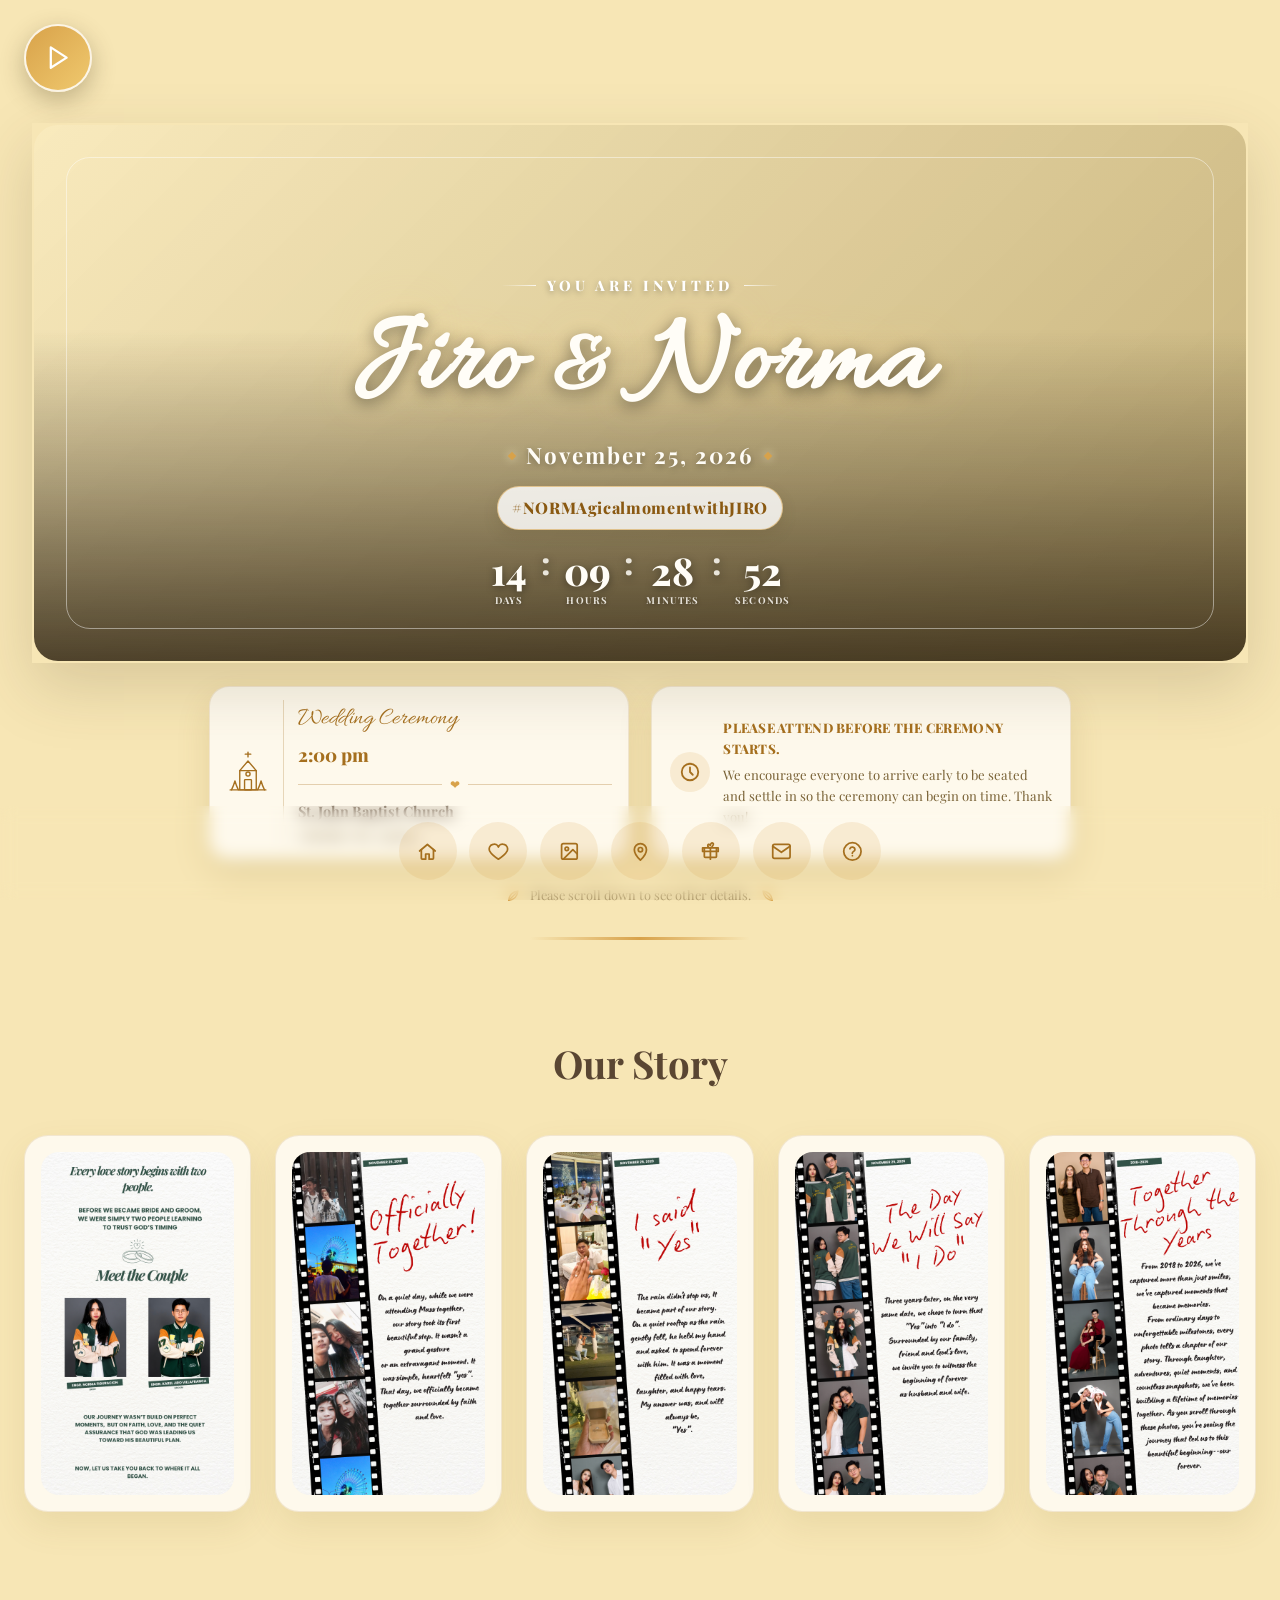
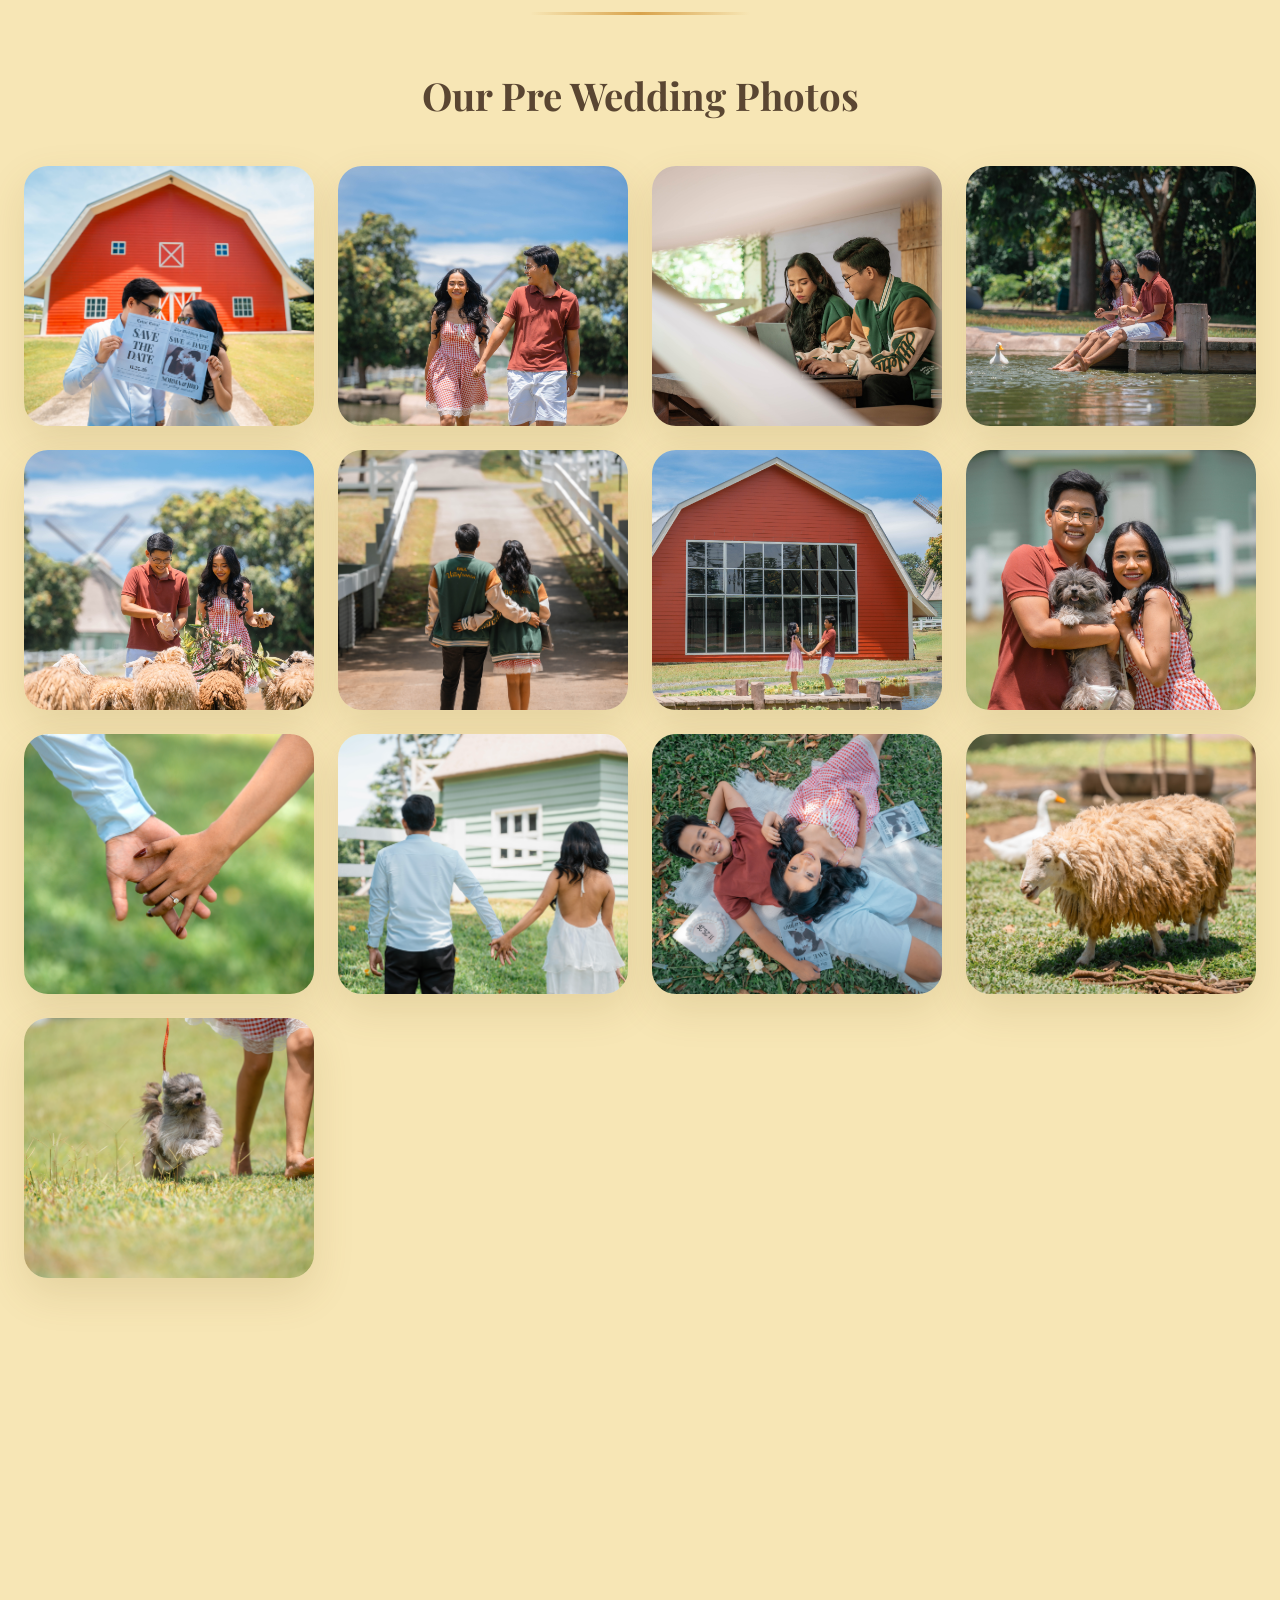
==== commit d9682a18: "fix" ====
--- a/details.html
+++ b/details.html
@@ -205,8 +205,21 @@
                 <article class="dress-code-item">
                     <img data-deferred-src="pictures/Dress-code/4.png" alt="Dress code photo 4" loading="lazy" />
                 </article>
-                <article class="dress-code-item">
-                    <img data-deferred-src="pictures/Dress-code/5.png" alt="Dress code photo 5" loading="lazy" />
+            </div>
+
+            <div class="section-heading journey-heading">
+                <h2>Reminders</h2>
+            </div>
+            <div class="reminders-grid">
+                <article class="dress-code-item">
+                    <img data-deferred-src="pictures/Dress-code/5.png" alt="Church dress code reminder" loading="lazy" />
+                </article>
+                <article class="dress-code-item">
+                    <img data-deferred-src="pictures/Dress-code/6.png" alt="Gift guide and unplugged ceremony reminder"
+                        loading="lazy" />
+                </article>
+                <article class="dress-code-item">
+                    <img data-deferred-src="pictures/Dress-code/7.png" alt="Snap and share reminder" loading="lazy" />
                 </article>
             </div>
         </section>
--- a/styles.css
+++ b/styles.css
@@ -1425,10 +1425,11 @@
   grid-template-columns: repeat(4, minmax(0, 1fr));
 }
 
-.dress-code-item:nth-child(5) {
-  grid-column: 1 / -1;
-  justify-self: center;
-  width: calc((100% - 3 * var(--dress-code-gap)) / 4);
+.reminders-grid {
+  --reminders-gap: 1.2rem;
+  display: grid;
+  gap: var(--reminders-gap);
+  grid-template-columns: repeat(3, minmax(0, 1fr));
 }
 
 .dress-code-item {
@@ -1460,13 +1461,9 @@
 }
 
 @media (max-width: 1024px) {
-  .dress-code {
+  .dress-code,
+  .reminders-grid {
     grid-template-columns: 1fr;
-  }
-
-  .dress-code-item:nth-child(5) {
-    grid-column: auto;
-    width: 100%;
   }
 }
 
@@ -1546,6 +1543,10 @@
   .dress-code {
     --dress-code-gap: 1.5rem;
   }
+
+  .reminders-grid {
+    --reminders-gap: 1.5rem;
+  }
 }
 
 @media (min-width: 1400px) {
